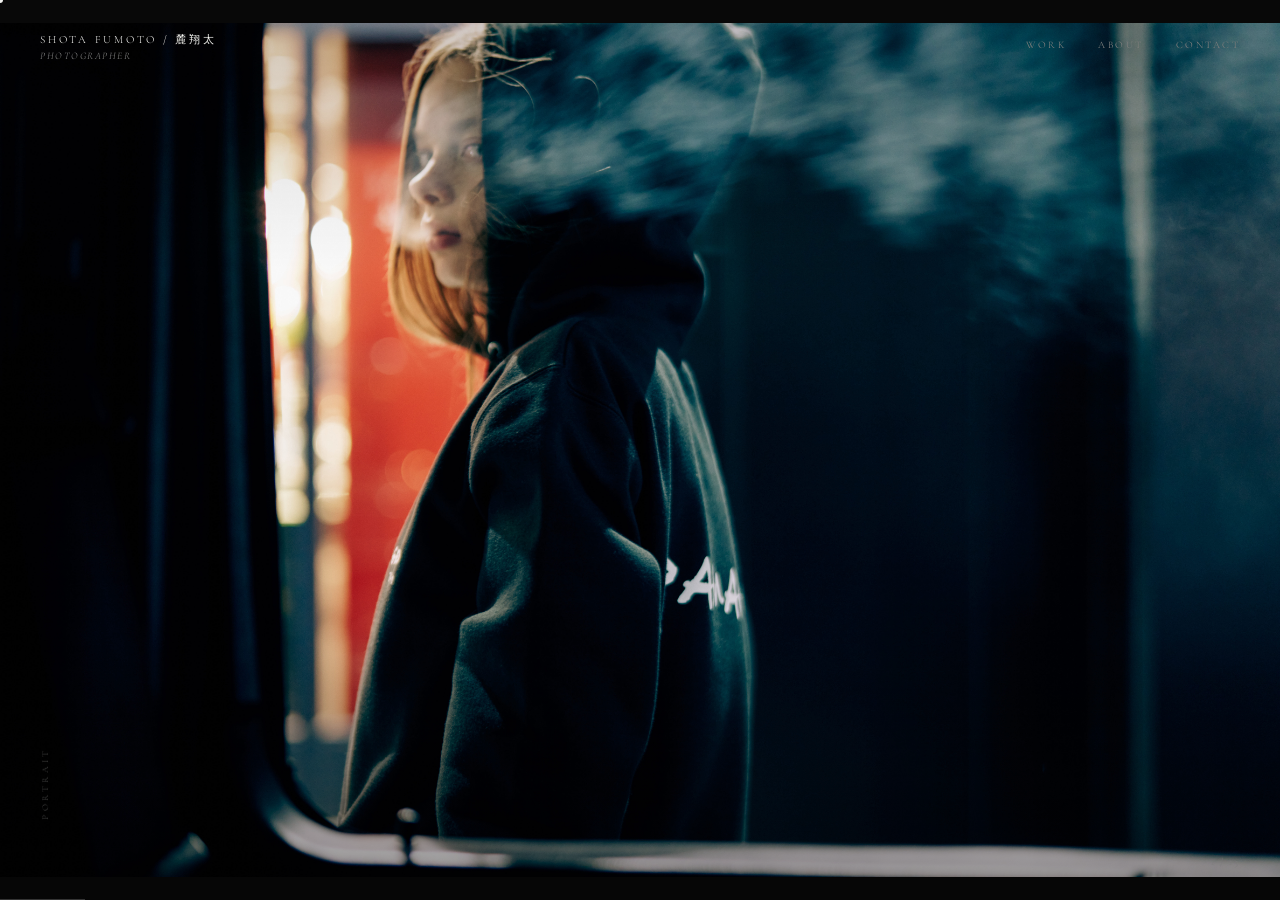
==== index.html @ 16a320fa "Add files via upload" ====
<!DOCTYPE html>
<html lang="en">
<head>
<meta charset="UTF-8">
<meta name="viewport" content="width=device-width, initial-scale=1.0">
<title>Shota Fumoto — Photographer | Tbilisi, Georgia</title>
<meta name="description" content="Shota Fumoto（麓翔太）is a Japanese photographer based in Tbilisi, Georgia. Specializing in portrait, documentary, architectural and editorial photography.">
<meta name="keywords" content="Shota Fumoto, 麓翔太, photographer, 写真家, Tbilisi, Georgia, トビリシ, portrait photography, documentary photography, architectural photography, Japanese photographer, editorial photography">
<meta name="author" content="Shota Fumoto">
<meta property="og:title" content="Shota Fumoto — Photographer">
<meta property="og:description" content="Japanese photographer based in Tbilisi, Georgia. Portrait, documentary, architectural and editorial photography.">
<meta property="og:type" content="website">
<meta property="og:url" content="https://shotafumoto.github.io">
<meta property="og:image" content="https://shotafumoto.github.io/shota_0001.jpg">
<meta name="twitter:card" content="summary_large_image">
<meta name="twitter:title" content="Shota Fumoto — Photographer">
<meta name="twitter:description" content="Japanese photographer based in Tbilisi, Georgia.">
<meta name="twitter:image" content="https://shotafumoto.github.io/shota_0001.jpg">
<link rel="canonical" href="https://shotafumoto.github.io">
<link rel="preconnect" href="https://fonts.googleapis.com">
<link href="https://fonts.googleapis.com/css2?family=EB+Garamond:ital,wght@0,400;0,500;1,400&family=Cormorant+Garamond:ital,wght@0,300;0,400;1,300&display=swap" rel="stylesheet">
<style>
  *, *::before, *::after {
    margin: 0;
    padding: 0;
    box-sizing: border-box;
  }

  :root {
    --white: #fafaf8;
    --black: #0a0a0a;
    --grey: #8a8a8a;
    --light-grey: #d4d4d0;
    --transition: 0.7s cubic-bezier(0.25, 0.1, 0.25, 1);
  }

  html, body {
    width: 100%;
    height: 100%;
    background: var(--black);
    color: var(--white);
    font-family: 'EB Garamond', Georgia, serif;
    cursor: none;
    overflow: hidden;
  }


  /* 画像保護 */
  img {
    pointer-events: none;
    user-select: none;
    -webkit-user-select: none;
    -webkit-user-drag: none;
  }

  /* Custom cursor */
  .cursor {
    position: fixed;
    width: 6px;
    height: 6px;
    background: var(--white);
    border-radius: 50%;
    pointer-events: none;
    z-index: 9999;
    transform: translate(-50%, -50%);
    transition: transform 0.1s ease, width 0.3s ease, height 0.3s ease, opacity 0.3s ease;
    mix-blend-mode: difference;
  }

  .cursor.active {
    width: 40px;
    height: 40px;
    opacity: 0.3;
  }

  /* Navigation */
  nav {
    position: fixed;
    top: 0;
    left: 0;
    right: 0;
    z-index: 100;
    display: flex;
    justify-content: space-between;
    align-items: flex-start;
    padding: 32px 40px;
    mix-blend-mode: difference;
  }

  .nav-name {
    font-family: 'Cormorant Garamond', Georgia, serif;
    font-weight: 300;
    font-size: 11px;
    letter-spacing: 0.25em;
    text-transform: uppercase;
    color: var(--white);
    text-decoration: none;
    line-height: 1.4;
  }

  .nav-name span {
    display: block;
    font-style: italic;
    font-size: 10px;
    letter-spacing: 0.15em;
    opacity: 0.6;
    margin-top: 2px;
  }

  .nav-links {
    display: flex;
    gap: 32px;
    list-style: none;
  }

  .nav-links a {
    font-family: 'Cormorant Garamond', Georgia, serif;
    font-weight: 300;
    font-size: 10px;
    letter-spacing: 0.25em;
    text-transform: uppercase;
    color: var(--white);
    text-decoration: none;
    opacity: 0.6;
    transition: opacity 0.3s ease;
  }

  .nav-links a:hover {
    opacity: 1;
  }

  /* Main gallery */
  .gallery {
    position: fixed;
    inset: 0;
  }

  .slide {
    position: absolute;
    inset: 0;
    opacity: 0;
    transition: opacity var(--transition);
    pointer-events: none;
  }

  .slide.active {
    opacity: 1;
    pointer-events: all;
  }

  .slide.prev {
    opacity: 0;
  }

  .slide img {
    width: 100%;
    height: 100%;
    object-fit: contain;
    display: block;
  }

  /* Image overlay gradient */
  .slide::after {
    content: '';
    position: absolute;
    inset: 0;
    background: linear-gradient(
      to bottom,
      rgba(0,0,0,0.15) 0%,
      transparent 30%,
      transparent 70%,
      rgba(0,0,0,0.4) 100%
    );
    pointer-events: none;
  }

  /* Click zones */
  .click-prev {
    position: fixed;
    left: 0;
    top: 0;
    width: 40%;
    height: 100%;
    z-index: 50;
    cursor: none;
  }

  .click-next {
    position: fixed;
    right: 0;
    top: 0;
    width: 60%;
    height: 100%;
    z-index: 50;
    cursor: none;
  }

  /* Bottom info */
  .bottom-bar {
    position: fixed;
    bottom: 0;
    left: 0;
    right: 0;
    z-index: 100;
    display: flex;
    justify-content: space-between;
    align-items: flex-end;
    padding: 32px 40px;
    mix-blend-mode: difference;
  }

  .slide-info {
    font-family: 'Cormorant Garamond', Georgia, serif;
    font-weight: 300;
    font-style: italic;
    font-size: 11px;
    letter-spacing: 0.1em;
    color: var(--white);
    opacity: 0.5;
    transition: opacity 0.5s ease;
  }

  .slide-counter {
    font-family: 'Cormorant Garamond', Georgia, serif;
    font-weight: 300;
    font-size: 10px;
    letter-spacing: 0.2em;
    color: var(--white);
    opacity: 0.4;
  }

  /* About page */
  .page {
    position: fixed;
    inset: 0;
    background: var(--black);
    z-index: 200;
    display: flex;
    align-items: center;
    justify-content: center;
    opacity: 0;
    pointer-events: none;
    transition: opacity 0.6s ease;
  }

  .page.visible {
    opacity: 1;
    pointer-events: all;
  }

  .page-inner {
    max-width: 480px;
    padding: 0 40px;
  }

  .page-close {
    position: fixed;
    top: 32px;
    right: 40px;
    font-family: 'Cormorant Garamond', Georgia, serif;
    font-weight: 300;
    font-size: 10px;
    letter-spacing: 0.3em;
    text-transform: uppercase;
    color: var(--white);
    opacity: 0.5;
    cursor: none;
    transition: opacity 0.3s ease;
    background: none;
    border: none;
  }

  .page-close:hover {
    opacity: 1;
  }

  .about-label {
    font-family: 'Cormorant Garamond', Georgia, serif;
    font-weight: 300;
    font-size: 9px;
    letter-spacing: 0.4em;
    text-transform: uppercase;
    color: var(--white);
    opacity: 0.35;
    margin-bottom: 40px;
    display: block;
  }

  .about-text {
    font-family: 'EB Garamond', Georgia, serif;
    font-weight: 400;
    font-size: 16px;
    line-height: 1.9;
    color: var(--white);
    opacity: 0.85;
    margin-bottom: 24px;
  }

  .about-text-jp {
    font-family: 'EB Garamond', Georgia, serif;
    font-size: 13px;
    line-height: 2;
    color: var(--white);
    opacity: 0.45;
    margin-top: 48px;
    margin-bottom: 48px;
  }

  .about-contact {
    font-family: 'Cormorant Garamond', Georgia, serif;
    font-weight: 300;
    font-size: 11px;
    letter-spacing: 0.15em;
    color: var(--white);
    opacity: 0.5;
    text-decoration: none;
    display: block;
    margin-top: 48px;
    transition: opacity 0.3s ease;
  }

  .about-contact:hover {
    opacity: 1;
  }

  /* Contact page */
  .contact-inner {
    max-width: 360px;
    padding: 0 40px;
  }

  /* Loading */
  .loader {
    position: fixed;
    inset: 0;
    background: var(--black);
    z-index: 1000;
    display: flex;
    align-items: center;
    justify-content: center;
    transition: opacity 0.8s ease 0.3s;
  }

  .loader.hidden {
    opacity: 0;
    pointer-events: none;
  }

  .loader-text {
    font-family: 'Cormorant Garamond', Georgia, serif;
    font-weight: 300;
    font-size: 10px;
    letter-spacing: 0.5em;
    text-transform: uppercase;
    color: var(--white);
    opacity: 0.3;
  }

  /* Architectural section label */
  .section-label {
    position: fixed;
    left: 40px;
    bottom: 80px;
    z-index: 100;
    font-family: 'Cormorant Garamond', Georgia, serif;
    font-weight: 300;
    font-size: 9px;
    letter-spacing: 0.4em;
    text-transform: uppercase;
    color: var(--white);
    opacity: 0;
    transition: opacity 0.5s ease;
    mix-blend-mode: difference;
    writing-mode: vertical-rl;
    transform: rotate(180deg);
  }

  .section-label.visible {
    opacity: 0.3;
  }

  /* Progress line */
  .progress-line {
    position: fixed;
    bottom: 0;
    left: 0;
    height: 1px;
    background: var(--white);
    opacity: 0.2;
    z-index: 100;
    transition: width var(--transition);
    mix-blend-mode: difference;
  }

</style>
</head>
<body>

<div class="cursor" id="cursor"></div>

<!-- Loader -->
<div class="loader" id="loader">
  <span class="loader-text">Shota Fumoto</span>
</div>

<!-- Navigation -->
<nav>
  <a href="#" class="nav-name" id="nav-home">
    Shota Fumoto / 麓翔太
    <span>Photographer</span>
  </a>
  <ul class="nav-links">
    <li><a href="#" id="nav-work">Work</a></li>
    <li><a href="#" id="nav-about">About</a></li>
    <li><a href="#" id="nav-contact">Contact</a></li>
  </ul>
</nav>

<!-- Gallery -->
<div class="gallery" id="gallery">

  <!-- Slide 01 — 煙・フード・赤 (shota_0001) -->
  <div class="slide active" data-section="Portrait" data-index="1">
    <img src="shota_0001.jpg" alt="Fashion editorial portrait by Shota Fumoto 麓翔太 — smoke and dramatic lighting, commercial photographer Tbilisi Georgia" loading="eager">
  </div>

  <!-- Slide 02 — 金髪・車のドア (shota_0004) -->
  <div class="slide" data-section="Portrait" data-index="2">
    <img src="shota_0004.jpg" alt="Portrait photography by Shota Fumoto 麓翔太 — blonde model, fashion editorial Tokyo Japan" loading="lazy">
  </div>

  <!-- Slide 03 — モノクロ・髪が顔 (shota_0016) -->
  <div class="slide" data-section="Portrait" data-index="3">
    <img src="shota_0016.jpg" alt="Black and white portrait by Shota Fumoto 麓翔太 — studio lighting, Japanese commercial photographer" loading="lazy">
  </div>

  <!-- Slide 04 — ブルー背景・手が口元 (shota_0017) -->
  <div class="slide" data-section="Portrait" data-index="4">
    <img src="shota_0017.jpg" alt="Studio portrait photography by Shota Fumoto 麓翔太 — editorial lighting, available for assignments worldwide" loading="lazy">
  </div>

  <!-- Slide 05 — 曲面ガラス階段 (shota_0033) -->
  <div class="slide" data-section="Architecture" data-index="5">
    <img src="shota_0033.jpg" alt="Architectural interior photography by Shota Fumoto 麓翔太 — curved glass staircase, Japanese architect photography Tbilisi" loading="lazy">
  </div>

  <!-- Slide 06 — 廊下・窓・桜・光 (shota_0039) -->
  <div class="slide" data-section="Architecture" data-index="6">
    <img src="shota_0039.jpg" alt="Interior architectural photography by Shota Fumoto 麓翔太 — natural light corridor cherry blossom, building photography Japan" loading="lazy">
  </div>

  <!-- Slide 07 — ヴェール・スタジオ (shota_0030) -->
  <div class="slide" data-section="Portrait" data-index="7">
    <img src="shota_0030.jpg" alt="Fashion editorial portrait by Shota Fumoto 麓翔太 — veil studio lighting, commercial photography Japan Georgia" loading="lazy">
  </div>

  <!-- Slide 08 — レザー・仰向け (shota_0025) -->
  <div class="slide" data-section="Portrait" data-index="8">
    <img src="shota_0025.jpg" alt="Fashion portrait photography by Shota Fumoto 麓翔太 — leather jacket editorial, Japanese photographer Europe" loading="lazy">
  </div>

  <!-- Slide 09 — 階段・コンクリート (shota_0041) -->
  <div class="slide" data-section="Architecture" data-index="9">
    <img src="shota_0041.jpg" alt="Architectural interior photography by Shota Fumoto 麓翔太 — concrete glass staircase, building photography Tbilisi Georgia" loading="lazy">
  </div>

  <!-- Slide 10 — レザー・見下ろし (shota_0026) -->
  <div class="slide" data-section="Portrait" data-index="10">
    <img src="shota_0026.jpg" alt="Editorial portrait by Shota Fumoto 麓翔太 — dramatic natural light fashion photography Japan" loading="lazy">
  </div>

  <!-- Slide 11 — スローシャッター (shota_0008) -->
  <div class="slide" data-section="Portrait" data-index="11">
    <img src="shota_0008.jpg" alt="Documentary portrait by Shota Fumoto 麓翔太 — slow shutter expressive photography, Japanese documentary photographer" loading="lazy">
  </div>

  <!-- Slide 12 — 桜・窓・テーブル (shota_0038) -->
  <div class="slide" data-section="Architecture" data-index="12">
    <img src="shota_0038.jpg" alt="Architectural interior photography by Shota Fumoto 麓翔太 — cherry blossom window light, interior photography Japan" loading="lazy">
  </div>

  <!-- Slide 13 — 黒ドレス・横顔 (shota_0014) -->
  <div class="slide" data-section="Portrait" data-index="13">
    <img src="shota_0014.jpg" alt="Fashion portrait by Shota Fumoto 麓翔太 — black dress studio editorial, commercial photographer Japan Tbilisi" loading="lazy">
  </div>

  <!-- Slide 14 — モノクロ・ベッド (shota_0010) -->
  <div class="slide" data-section="Portrait" data-index="14">
    <img src="shota_0010.jpg" alt="Documentary portrait by Shota Fumoto 麓翔太 — black and white natural light, portrait photographer Georgia" loading="lazy">
  </div>

  <!-- Slide 15 — 階段・コンクリート・ガラス (shota_0040) -->
  <div class="slide" data-section="Architecture" data-index="15">
    <img src="shota_0040.jpg" alt="Architectural photography by Shota Fumoto 麓翔太 — concrete glass interior staircase, Japanese architect photography" loading="lazy">
  </div>

</div>

<!-- Click zones -->
<div class="click-prev" id="clickPrev"></div>
<div class="click-next" id="clickNext"></div>

<!-- Section label -->
<div class="section-label" id="sectionLabel">Portrait</div>

<!-- Bottom bar -->
<div class="bottom-bar">
  <div class="slide-info" id="slideInfo"></div>
  <div class="slide-counter" id="slideCounter">1 / 15</div>
</div>

<!-- Progress line -->
<div class="progress-line" id="progressLine"></div>

<!-- About page -->
<div class="page" id="aboutPage">
  <button class="page-close" id="closeAbout">Close</button>
  <div class="page-inner">
    <span class="about-label">About</span>
    <p class="about-text">
      Shota Fumoto is a Japanese photographer
      based in Tbilisi, Georgia.
    </p>
    <p class="about-text">
      He photographs people as they are —
      not the role they play, but the person underneath.
      His work moves between documentary portraiture
      and commercial photography, always looking
      for the moment before the mask.
    </p>
    <p class="about-text-jp">
      現在ジョージア・トビリシを拠点に活動しています。<br>
      建築・内観・ポートレート・エディトリアルなど、<br>
      海外ロケが必要な案件を日本のクライアントから受け付けています。
    </p>
    <a href="mailto:shotafumoto.info@gmail.com" class="about-contact">
      shotafumoto.info@gmail.com
    </a>
  </div>
</div>

<!-- Contact page -->
<div class="page" id="contactPage">
  <button class="page-close" id="closeContact">Close</button>
  <div class="contact-inner">
    <span class="about-label">Contact</span>
    <p class="about-text">
      Available for portrait, editorial,
      architectural, and commercial work
      worldwide.
    </p>
    <a href="mailto:shotafumoto.info@gmail.com" class="about-contact">
      shotafumoto.info@gmail.com
    </a>
    <a href="https://instagram.com/shotafumoto" class="about-contact" style="margin-top: 16px;">
      @shotafumoto
    </a>
  </div>
</div>

<script>

  // 右クリック禁止
  document.addEventListener('contextmenu', e => e.preventDefault());
  // ドラッグ禁止
  document.addEventListener('dragstart', e => e.preventDefault());
  // キーボードショートカット禁止
  document.addEventListener('keydown', e => {
    if ((e.ctrlKey || e.metaKey) && (e.key === 's' || e.key === 'u')) {
      e.preventDefault();
    }
  });

  // Cursor
  const cursor = document.getElementById('cursor');
  document.addEventListener('mousemove', e => {
    cursor.style.left = e.clientX + 'px';
    cursor.style.top = e.clientY + 'px';
  });
  document.addEventListener('mousedown', () => cursor.classList.add('active'));
  document.addEventListener('mouseup', () => cursor.classList.remove('active'));

  // Slides
  const slides = document.querySelectorAll('.slide');
  const totalSlides = slides.length;
  let current = 0;
  let isAnimating = false;

  const slideCounter = document.getElementById('slideCounter');
  const slideInfo = document.getElementById('slideInfo');
  const sectionLabel = document.getElementById('sectionLabel');
  const progressLine = document.getElementById('progressLine');

  function updateUI() {
    const slide = slides[current];
    const section = slide.dataset.section;
    slideCounter.textContent = `${current + 1} / ${totalSlides}`;
    sectionLabel.textContent = section;
    sectionLabel.classList.add('visible');
    const progress = ((current + 1) / totalSlides) * 100;
    progressLine.style.width = progress + '%';
  }

  function goTo(index) {
    if (isAnimating) return;
    if (index < 0) index = totalSlides - 1;
    if (index >= totalSlides) index = 0;
    if (index === current) return;

    isAnimating = true;
    slides[current].classList.remove('active');
    slides[current].classList.add('prev');

    setTimeout(() => {
      slides[current].classList.remove('prev');
      current = index;
      slides[current].classList.add('active');
      updateUI();
      setTimeout(() => { isAnimating = false; }, 700);
    }, 50);
  }

  function next() { goTo(current + 1); }
  function prev() { goTo(current - 1); }

  document.getElementById('clickNext').addEventListener('click', next);
  document.getElementById('clickPrev').addEventListener('click', prev);

  // Keyboard
  document.addEventListener('keydown', e => {
    if (e.key === 'ArrowRight' || e.key === ' ') next();
    if (e.key === 'ArrowLeft') prev();
    if (e.key === 'Escape') closeAllPages();
  });

  // Touch
  let touchStartX = 0;
  document.addEventListener('touchstart', e => { touchStartX = e.touches[0].clientX; });
  document.addEventListener('touchend', e => {
    const diff = touchStartX - e.changedTouches[0].clientX;
    if (Math.abs(diff) > 50) diff > 0 ? next() : prev();
  });

  // Pages
  function closeAllPages() {
    document.getElementById('aboutPage').classList.remove('visible');
    document.getElementById('contactPage').classList.remove('visible');
  }

  document.getElementById('nav-about').addEventListener('click', e => {
    e.preventDefault();
    closeAllPages();
    document.getElementById('aboutPage').classList.add('visible');
  });

  document.getElementById('nav-contact').addEventListener('click', e => {
    e.preventDefault();
    closeAllPages();
    document.getElementById('contactPage').classList.add('visible');
  });

  document.getElementById('nav-work').addEventListener('click', e => {
    e.preventDefault();
    closeAllPages();
  });

  document.getElementById('nav-home').addEventListener('click', e => {
    e.preventDefault();
    closeAllPages();
  });

  document.getElementById('closeAbout').addEventListener('click', closeAllPages);
  document.getElementById('closeContact').addEventListener('click', closeAllPages);

  // Loader
  window.addEventListener('load', () => {
    setTimeout(() => {
      document.getElementById('loader').classList.add('hidden');
      updateUI();
    }, 800);
  });

  updateUI();
</script>
</body>
</html>
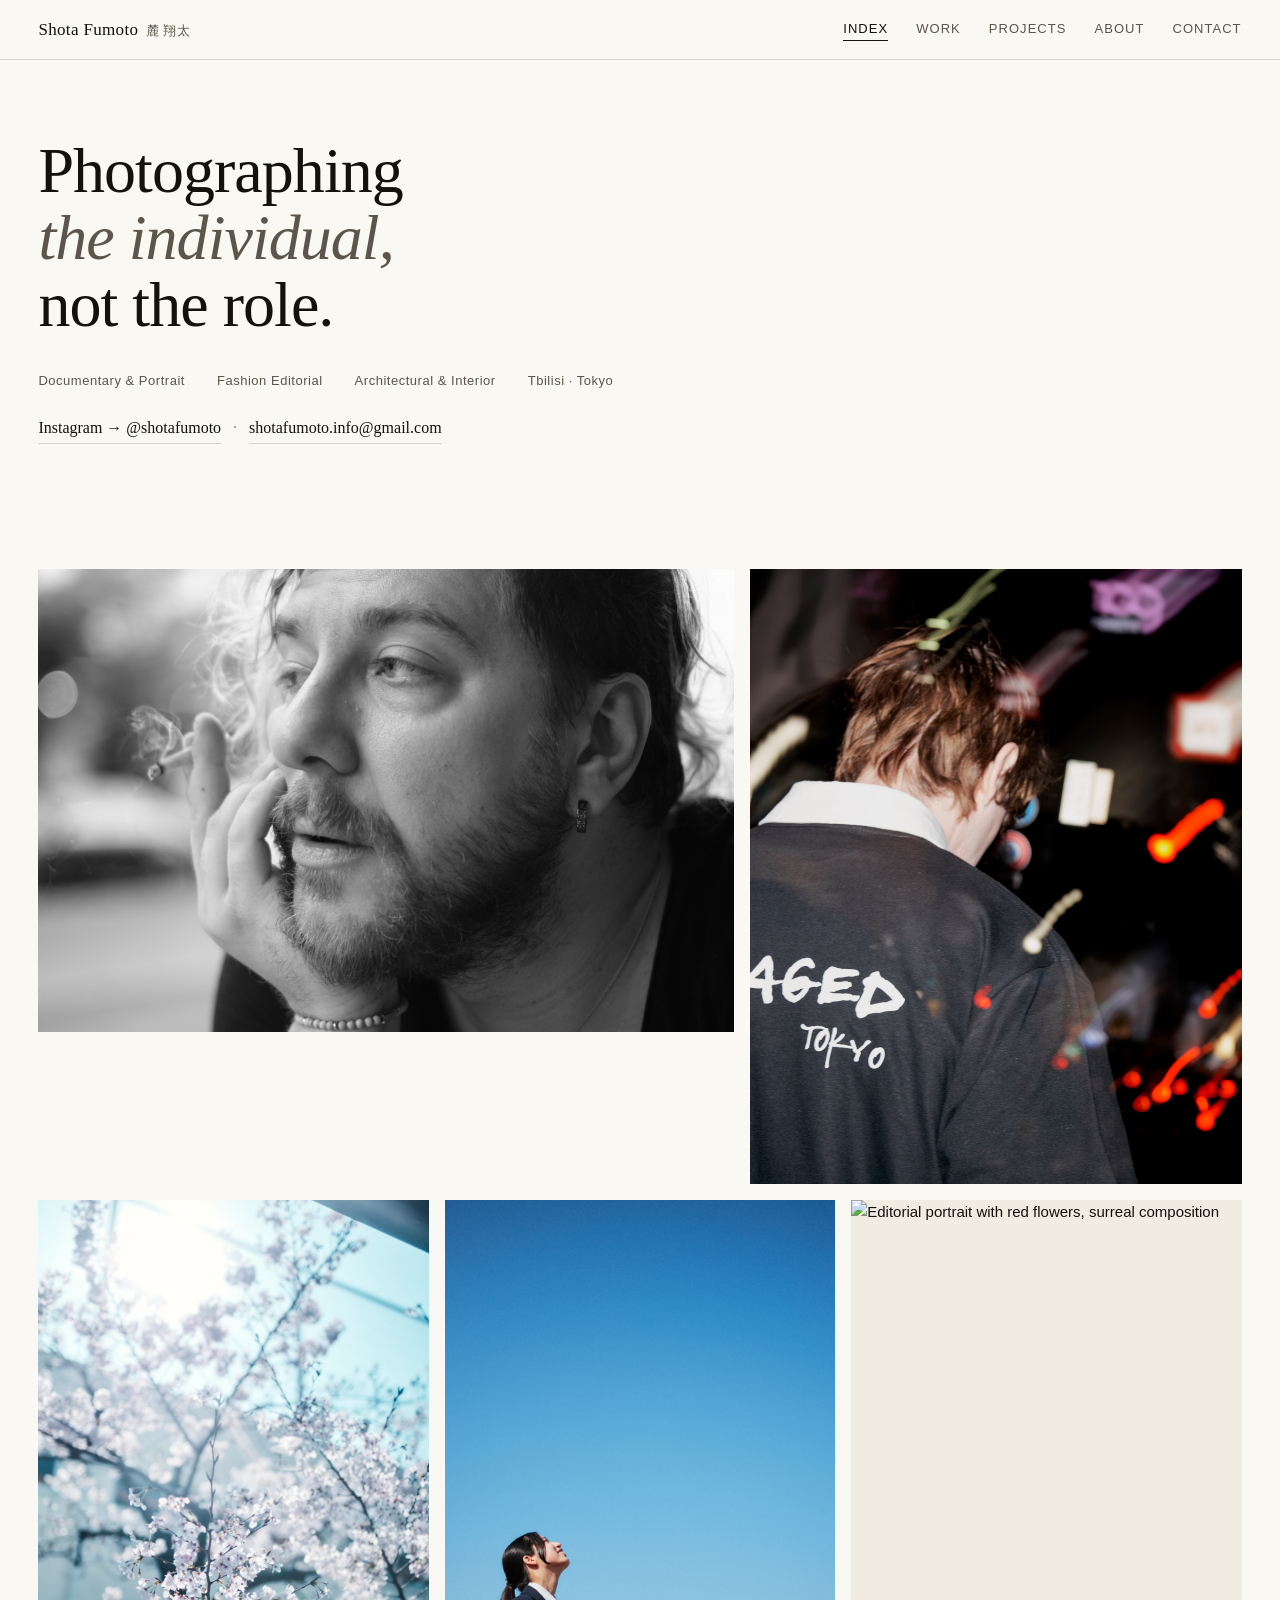
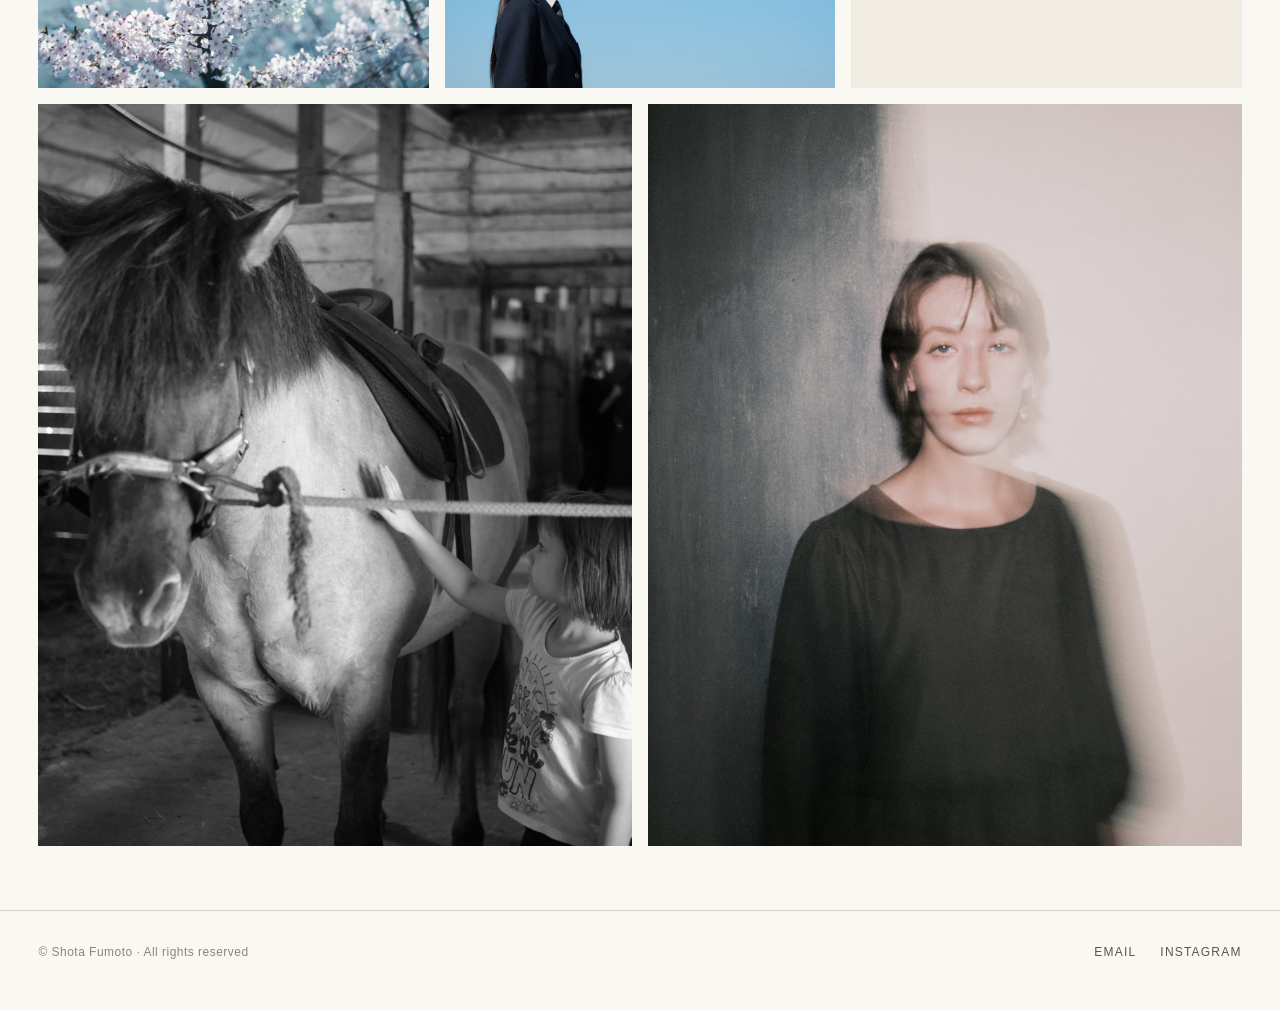
==== commit 9b8a1d5c: "Add files via upload Site relaunch" ====
--- a/index.html
+++ b/index.html
@@ -1,686 +1,108 @@
 <!DOCTYPE html>
 <html lang="en">
 <head>
-<meta charset="UTF-8">
-<meta name="viewport" content="width=device-width, initial-scale=1.0">
-<title>Shota Fumoto — Photographer | Tbilisi, Georgia</title>
-<meta name="description" content="Shota Fumoto（麓翔太）is a Japanese photographer based in Tbilisi, Georgia. Specializing in portrait, documentary, architectural and editorial photography.">
-<meta name="keywords" content="Shota Fumoto, 麓翔太, photographer, 写真家, Tbilisi, Georgia, トビリシ, portrait photography, documentary photography, architectural photography, Japanese photographer, editorial photography">
-<meta name="author" content="Shota Fumoto">
-<meta property="og:title" content="Shota Fumoto — Photographer">
-<meta property="og:description" content="Japanese photographer based in Tbilisi, Georgia. Portrait, documentary, architectural and editorial photography.">
-<meta property="og:type" content="website">
-<meta property="og:url" content="https://shotafumoto.github.io">
-<meta property="og:image" content="https://shotafumoto.github.io/shota_0001.jpg">
-<meta name="twitter:card" content="summary_large_image">
-<meta name="twitter:title" content="Shota Fumoto — Photographer">
-<meta name="twitter:description" content="Japanese photographer based in Tbilisi, Georgia.">
-<meta name="twitter:image" content="https://shotafumoto.github.io/shota_0001.jpg">
-<link rel="canonical" href="https://shotafumoto.github.io">
-<link rel="preconnect" href="https://fonts.googleapis.com">
-<link href="https://fonts.googleapis.com/css2?family=EB+Garamond:ital,wght@0,400;0,500;1,400&family=Cormorant+Garamond:ital,wght@0,300;0,400;1,300&display=swap" rel="stylesheet">
-<style>
-  *, *::before, *::after {
-    margin: 0;
-    padding: 0;
-    box-sizing: border-box;
-  }
+  <meta charset="UTF-8">
+  <meta name="viewport" content="width=device-width, initial-scale=1.0">
+  <title>Shota Fumoto — Photographer</title>
+  <meta name="description" content="Shota Fumoto is a Japanese photographer based in Tbilisi, Georgia. Documentary portraiture, fashion editorial, and architectural work.">
+  <meta name="author" content="Shota Fumoto">
 
-  :root {
-    --white: #fafaf8;
-    --black: #0a0a0a;
-    --grey: #8a8a8a;
-    --light-grey: #d4d4d0;
-    --transition: 0.7s cubic-bezier(0.25, 0.1, 0.25, 1);
-  }
+  <!-- Open Graph -->
+  <meta property="og:title" content="Shota Fumoto — Photographer">
+  <meta property="og:description" content="Documentary portraiture, fashion editorial, and architectural photography. Based in Tbilisi, Georgia.">
+  <meta property="og:type" content="website">
+  <meta property="og:url" content="https://shotafumoto.github.io/">
+  <meta property="og:image" content="https://shotafumoto.github.io/images/og-image.jpg">
 
-  html, body {
-    width: 100%;
-    height: 100%;
-    background: var(--black);
-    color: var(--white);
-    font-family: 'EB Garamond', Georgia, serif;
-    cursor: none;
-    overflow: hidden;
-  }
+  <!-- Privacy: no third-party fonts/scripts -->
+  <meta name="referrer" content="strict-origin-when-cross-origin">
 
-
-  /* 画像保護 */
-  img {
-    pointer-events: none;
-    user-select: none;
-    -webkit-user-select: none;
-    -webkit-user-drag: none;
-  }
-
-  /* Custom cursor */
-  .cursor {
-    position: fixed;
-    width: 6px;
-    height: 6px;
-    background: var(--white);
-    border-radius: 50%;
-    pointer-events: none;
-    z-index: 9999;
-    transform: translate(-50%, -50%);
-    transition: transform 0.1s ease, width 0.3s ease, height 0.3s ease, opacity 0.3s ease;
-    mix-blend-mode: difference;
-  }
-
-  .cursor.active {
-    width: 40px;
-    height: 40px;
-    opacity: 0.3;
-  }
-
-  /* Navigation */
-  nav {
-    position: fixed;
-    top: 0;
-    left: 0;
-    right: 0;
-    z-index: 100;
-    display: flex;
-    justify-content: space-between;
-    align-items: flex-start;
-    padding: 32px 40px;
-    mix-blend-mode: difference;
-  }
-
-  .nav-name {
-    font-family: 'Cormorant Garamond', Georgia, serif;
-    font-weight: 300;
-    font-size: 11px;
-    letter-spacing: 0.25em;
-    text-transform: uppercase;
-    color: var(--white);
-    text-decoration: none;
-    line-height: 1.4;
-  }
-
-  .nav-name span {
-    display: block;
-    font-style: italic;
-    font-size: 10px;
-    letter-spacing: 0.15em;
-    opacity: 0.6;
-    margin-top: 2px;
-  }
-
-  .nav-links {
-    display: flex;
-    gap: 32px;
-    list-style: none;
-  }
-
-  .nav-links a {
-    font-family: 'Cormorant Garamond', Georgia, serif;
-    font-weight: 300;
-    font-size: 10px;
-    letter-spacing: 0.25em;
-    text-transform: uppercase;
-    color: var(--white);
-    text-decoration: none;
-    opacity: 0.6;
-    transition: opacity 0.3s ease;
-  }
-
-  .nav-links a:hover {
-    opacity: 1;
-  }
-
-  /* Main gallery */
-  .gallery {
-    position: fixed;
-    inset: 0;
-  }
-
-  .slide {
-    position: absolute;
-    inset: 0;
-    opacity: 0;
-    transition: opacity var(--transition);
-    pointer-events: none;
-  }
-
-  .slide.active {
-    opacity: 1;
-    pointer-events: all;
-  }
-
-  .slide.prev {
-    opacity: 0;
-  }
-
-  .slide img {
-    width: 100%;
-    height: 100%;
-    object-fit: contain;
-    display: block;
-  }
-
-  /* Image overlay gradient */
-  .slide::after {
-    content: '';
-    position: absolute;
-    inset: 0;
-    background: linear-gradient(
-      to bottom,
-      rgba(0,0,0,0.15) 0%,
-      transparent 30%,
-      transparent 70%,
-      rgba(0,0,0,0.4) 100%
-    );
-    pointer-events: none;
-  }
-
-  /* Click zones */
-  .click-prev {
-    position: fixed;
-    left: 0;
-    top: 0;
-    width: 40%;
-    height: 100%;
-    z-index: 50;
-    cursor: none;
-  }
-
-  .click-next {
-    position: fixed;
-    right: 0;
-    top: 0;
-    width: 60%;
-    height: 100%;
-    z-index: 50;
-    cursor: none;
-  }
-
-  /* Bottom info */
-  .bottom-bar {
-    position: fixed;
-    bottom: 0;
-    left: 0;
-    right: 0;
-    z-index: 100;
-    display: flex;
-    justify-content: space-between;
-    align-items: flex-end;
-    padding: 32px 40px;
-    mix-blend-mode: difference;
-  }
-
-  .slide-info {
-    font-family: 'Cormorant Garamond', Georgia, serif;
-    font-weight: 300;
-    font-style: italic;
-    font-size: 11px;
-    letter-spacing: 0.1em;
-    color: var(--white);
-    opacity: 0.5;
-    transition: opacity 0.5s ease;
-  }
-
-  .slide-counter {
-    font-family: 'Cormorant Garamond', Georgia, serif;
-    font-weight: 300;
-    font-size: 10px;
-    letter-spacing: 0.2em;
-    color: var(--white);
-    opacity: 0.4;
-  }
-
-  /* About page */
-  .page {
-    position: fixed;
-    inset: 0;
-    background: var(--black);
-    z-index: 200;
-    display: flex;
-    align-items: center;
-    justify-content: center;
-    opacity: 0;
-    pointer-events: none;
-    transition: opacity 0.6s ease;
-  }
-
-  .page.visible {
-    opacity: 1;
-    pointer-events: all;
-  }
-
-  .page-inner {
-    max-width: 480px;
-    padding: 0 40px;
-  }
-
-  .page-close {
-    position: fixed;
-    top: 32px;
-    right: 40px;
-    font-family: 'Cormorant Garamond', Georgia, serif;
-    font-weight: 300;
-    font-size: 10px;
-    letter-spacing: 0.3em;
-    text-transform: uppercase;
-    color: var(--white);
-    opacity: 0.5;
-    cursor: none;
-    transition: opacity 0.3s ease;
-    background: none;
-    border: none;
-  }
-
-  .page-close:hover {
-    opacity: 1;
-  }
-
-  .about-label {
-    font-family: 'Cormorant Garamond', Georgia, serif;
-    font-weight: 300;
-    font-size: 9px;
-    letter-spacing: 0.4em;
-    text-transform: uppercase;
-    color: var(--white);
-    opacity: 0.35;
-    margin-bottom: 40px;
-    display: block;
-  }
-
-  .about-text {
-    font-family: 'EB Garamond', Georgia, serif;
-    font-weight: 400;
-    font-size: 16px;
-    line-height: 1.9;
-    color: var(--white);
-    opacity: 0.85;
-    margin-bottom: 24px;
-  }
-
-  .about-text-jp {
-    font-family: 'EB Garamond', Georgia, serif;
-    font-size: 13px;
-    line-height: 2;
-    color: var(--white);
-    opacity: 0.45;
-    margin-top: 48px;
-    margin-bottom: 48px;
-  }
-
-  .about-contact {
-    font-family: 'Cormorant Garamond', Georgia, serif;
-    font-weight: 300;
-    font-size: 11px;
-    letter-spacing: 0.15em;
-    color: var(--white);
-    opacity: 0.5;
-    text-decoration: none;
-    display: block;
-    margin-top: 48px;
-    transition: opacity 0.3s ease;
-  }
-
-  .about-contact:hover {
-    opacity: 1;
-  }
-
-  /* Contact page */
-  .contact-inner {
-    max-width: 360px;
-    padding: 0 40px;
-  }
-
-  /* Loading */
-  .loader {
-    position: fixed;
-    inset: 0;
-    background: var(--black);
-    z-index: 1000;
-    display: flex;
-    align-items: center;
-    justify-content: center;
-    transition: opacity 0.8s ease 0.3s;
-  }
-
-  .loader.hidden {
-    opacity: 0;
-    pointer-events: none;
-  }
-
-  .loader-text {
-    font-family: 'Cormorant Garamond', Georgia, serif;
-    font-weight: 300;
-    font-size: 10px;
-    letter-spacing: 0.5em;
-    text-transform: uppercase;
-    color: var(--white);
-    opacity: 0.3;
-  }
-
-  /* Architectural section label */
-  .section-label {
-    position: fixed;
-    left: 40px;
-    bottom: 80px;
-    z-index: 100;
-    font-family: 'Cormorant Garamond', Georgia, serif;
-    font-weight: 300;
-    font-size: 9px;
-    letter-spacing: 0.4em;
-    text-transform: uppercase;
-    color: var(--white);
-    opacity: 0;
-    transition: opacity 0.5s ease;
-    mix-blend-mode: difference;
-    writing-mode: vertical-rl;
-    transform: rotate(180deg);
-  }
-
-  .section-label.visible {
-    opacity: 0.3;
-  }
-
-  /* Progress line */
-  .progress-line {
-    position: fixed;
-    bottom: 0;
-    left: 0;
-    height: 1px;
-    background: var(--white);
-    opacity: 0.2;
-    z-index: 100;
-    transition: width var(--transition);
-    mix-blend-mode: difference;
-  }
-
-</style>
+  <link rel="stylesheet" href="style.css">
 </head>
 <body>
 
-<div class="cursor" id="cursor"></div>
+  <header class="site-header">
+    <div class="header-inner">
+      <a class="brand" href="index.html">
+        Shota Fumoto<span class="ja">麓 翔太</span>
+      </a>
+      <button class="nav-toggle" aria-expanded="false" aria-controls="primary-nav">Menu</button>
+      <nav class="site-nav" id="primary-nav" aria-label="Primary">
+        <ul>
+          <li><a href="index.html" class="active">Index</a></li>
+          <li><a href="work.html">Work</a></li>
+          <li><a href="projects.html">Projects</a></li>
+          <li><a href="about.html">About</a></li>
+          <li><a href="contact.html">Contact</a></li>
+        </ul>
+      </nav>
+    </div>
+  </header>
 
-<!-- Loader -->
-<div class="loader" id="loader">
-  <span class="loader-text">Shota Fumoto</span>
-</div>
+  <main>
 
-<!-- Navigation -->
-<nav>
-  <a href="#" class="nav-name" id="nav-home">
-    Shota Fumoto / 麓翔太
-    <span>Photographer</span>
-  </a>
-  <ul class="nav-links">
-    <li><a href="#" id="nav-work">Work</a></li>
-    <li><a href="#" id="nav-about">About</a></li>
-    <li><a href="#" id="nav-contact">Contact</a></li>
-  </ul>
-</nav>
+    <section class="hero">
+      <h1 class="hero-headline">
+        Photographing <em>the individual,</em><br>
+        not the role.
+      </h1>
+      <div class="hero-meta">
+        <span>Documentary &amp; Portrait</span>
+        <span>Fashion Editorial</span>
+        <span>Architectural &amp; Interior</span>
+        <span>Tbilisi · Tokyo</span>
+      </div>
+      <p class="hero-links">
+        <a href="https://instagram.com/shotafumoto" rel="noopener me" target="_blank">Instagram → @shotafumoto</a>
+        <span class="sep">·</span>
+        <a href="mailto:shotafumoto.info@gmail.com">shotafumoto.info@gmail.com</a>
+      </p>
+    </section>
 
-<!-- Gallery -->
-<div class="gallery" id="gallery">
+    <!-- Hero mosaic — 7 featured images linking into the site -->
+    <section class="mosaic" aria-label="Featured work">
+      <a href="work-portrait.html" class="m-1">
+        <img src="images/doc_0769.jpg" alt="Black and white street portrait, man smoking in evening light" loading="eager" decoding="async">
+        <span class="label">Portrait</span>
+      </a>
+      <a href="project-damaged-tokyo.html" class="m-2">
+        <img src="images/fash_0011.jpg" alt="Damaged Tokyo lookbook, model in motion under neon lighting" loading="eager" decoding="async">
+        <span class="label">Project — Damaged Tokyo</span>
+      </a>
+      <a href="work-architecture.html" class="m-3">
+        <img src="images/arch_0028.jpg" alt="Cherry blossoms behind glass curtain wall, school architecture" loading="lazy" decoding="async">
+        <span class="label">Architecture</span>
+      </a>
+      <a href="project-bunkyo.html" class="m-4">
+        <img src="images/commerce_0011.jpg" alt="Student silhouette against blue sky, school recruitment campaign" loading="lazy" decoding="async">
+        <span class="label">Project — Bunkyo School</span>
+      </a>
+      <a href="work-fashion.html" class="m-5">
+        <img src="images/fash_0233.jpg" alt="Editorial portrait with red flowers, surreal composition" loading="lazy" decoding="async">
+        <span class="label">Fashion</span>
+      </a>
+      <a href="project-russia-morocco.html" class="m-6">
+        <img src="images/doc_0008.jpg" alt="Black and white documentary photograph, horse stable" loading="lazy" decoding="async">
+        <span class="label">Project — Russia → Morocco</span>
+      </a>
+      <a href="work-portrait.html" class="m-7">
+        <img src="images/doc_0260.jpg" alt="Studio portrait, woman in brown dress, painterly light" loading="lazy" decoding="async">
+        <span class="label">Portrait</span>
+      </a>
+    </section>
 
-  <!-- Slide 01 — 煙・フード・赤 (shota_0001) -->
-  <div class="slide active" data-section="Portrait" data-index="1">
-    <img src="shota_0001.jpg" alt="Fashion editorial portrait by Shota Fumoto 麓翔太 — smoke and dramatic lighting, commercial photographer Tbilisi Georgia" loading="eager">
-  </div>
+  </main>
 
-  <!-- Slide 02 — 金髪・車のドア (shota_0004) -->
-  <div class="slide" data-section="Portrait" data-index="2">
-    <img src="shota_0004.jpg" alt="Portrait photography by Shota Fumoto 麓翔太 — blonde model, fashion editorial Tokyo Japan" loading="lazy">
-  </div>
+  <footer class="site-footer">
+    <div class="footer-inner">
+      <span class="copy">© Shota Fumoto · All rights reserved</span>
+      <nav class="footer-links" aria-label="Footer">
+        <a href="mailto:shotafumoto.info@gmail.com">Email</a>
+        <a href="https://instagram.com/shotafumoto" rel="noopener me" target="_blank">Instagram</a>
+      </nav>
+    </div>
+  </footer>
 
-  <!-- Slide 03 — モノクロ・髪が顔 (shota_0016) -->
-  <div class="slide" data-section="Portrait" data-index="3">
-    <img src="shota_0016.jpg" alt="Black and white portrait by Shota Fumoto 麓翔太 — studio lighting, Japanese commercial photographer" loading="lazy">
-  </div>
-
-  <!-- Slide 04 — ブルー背景・手が口元 (shota_0017) -->
-  <div class="slide" data-section="Portrait" data-index="4">
-    <img src="shota_0017.jpg" alt="Studio portrait photography by Shota Fumoto 麓翔太 — editorial lighting, available for assignments worldwide" loading="lazy">
-  </div>
-
-  <!-- Slide 05 — 曲面ガラス階段 (shota_0033) -->
-  <div class="slide" data-section="Architecture" data-index="5">
-    <img src="shota_0033.jpg" alt="Architectural interior photography by Shota Fumoto 麓翔太 — curved glass staircase, Japanese architect photography Tbilisi" loading="lazy">
-  </div>
-
-  <!-- Slide 06 — 廊下・窓・桜・光 (shota_0039) -->
-  <div class="slide" data-section="Architecture" data-index="6">
-    <img src="shota_0039.jpg" alt="Interior architectural photography by Shota Fumoto 麓翔太 — natural light corridor cherry blossom, building photography Japan" loading="lazy">
-  </div>
-
-  <!-- Slide 07 — ヴェール・スタジオ (shota_0030) -->
-  <div class="slide" data-section="Portrait" data-index="7">
-    <img src="shota_0030.jpg" alt="Fashion editorial portrait by Shota Fumoto 麓翔太 — veil studio lighting, commercial photography Japan Georgia" loading="lazy">
-  </div>
-
-  <!-- Slide 08 — レザー・仰向け (shota_0025) -->
-  <div class="slide" data-section="Portrait" data-index="8">
-    <img src="shota_0025.jpg" alt="Fashion portrait photography by Shota Fumoto 麓翔太 — leather jacket editorial, Japanese photographer Europe" loading="lazy">
-  </div>
-
-  <!-- Slide 09 — 階段・コンクリート (shota_0041) -->
-  <div class="slide" data-section="Architecture" data-index="9">
-    <img src="shota_0041.jpg" alt="Architectural interior photography by Shota Fumoto 麓翔太 — concrete glass staircase, building photography Tbilisi Georgia" loading="lazy">
-  </div>
-
-  <!-- Slide 10 — レザー・見下ろし (shota_0026) -->
-  <div class="slide" data-section="Portrait" data-index="10">
-    <img src="shota_0026.jpg" alt="Editorial portrait by Shota Fumoto 麓翔太 — dramatic natural light fashion photography Japan" loading="lazy">
-  </div>
-
-  <!-- Slide 11 — スローシャッター (shota_0008) -->
-  <div class="slide" data-section="Portrait" data-index="11">
-    <img src="shota_0008.jpg" alt="Documentary portrait by Shota Fumoto 麓翔太 — slow shutter expressive photography, Japanese documentary photographer" loading="lazy">
-  </div>
-
-  <!-- Slide 12 — 桜・窓・テーブル (shota_0038) -->
-  <div class="slide" data-section="Architecture" data-index="12">
-    <img src="shota_0038.jpg" alt="Architectural interior photography by Shota Fumoto 麓翔太 — cherry blossom window light, interior photography Japan" loading="lazy">
-  </div>
-
-  <!-- Slide 13 — 黒ドレス・横顔 (shota_0014) -->
-  <div class="slide" data-section="Portrait" data-index="13">
-    <img src="shota_0014.jpg" alt="Fashion portrait by Shota Fumoto 麓翔太 — black dress studio editorial, commercial photographer Japan Tbilisi" loading="lazy">
-  </div>
-
-  <!-- Slide 14 — モノクロ・ベッド (shota_0010) -->
-  <div class="slide" data-section="Portrait" data-index="14">
-    <img src="shota_0010.jpg" alt="Documentary portrait by Shota Fumoto 麓翔太 — black and white natural light, portrait photographer Georgia" loading="lazy">
-  </div>
-
-  <!-- Slide 15 — 階段・コンクリート・ガラス (shota_0040) -->
-  <div class="slide" data-section="Architecture" data-index="15">
-    <img src="shota_0040.jpg" alt="Architectural photography by Shota Fumoto 麓翔太 — concrete glass interior staircase, Japanese architect photography" loading="lazy">
-  </div>
-
-</div>
-
-<!-- Click zones -->
-<div class="click-prev" id="clickPrev"></div>
-<div class="click-next" id="clickNext"></div>
-
-<!-- Section label -->
-<div class="section-label" id="sectionLabel">Portrait</div>
-
-<!-- Bottom bar -->
-<div class="bottom-bar">
-  <div class="slide-info" id="slideInfo"></div>
-  <div class="slide-counter" id="slideCounter">1 / 15</div>
-</div>
-
-<!-- Progress line -->
-<div class="progress-line" id="progressLine"></div>
-
-<!-- About page -->
-<div class="page" id="aboutPage">
-  <button class="page-close" id="closeAbout">Close</button>
-  <div class="page-inner">
-    <span class="about-label">About</span>
-    <p class="about-text">
-      Shota Fumoto is a Japanese photographer
-      based in Tbilisi, Georgia.
-    </p>
-    <p class="about-text">
-      He photographs people as they are —
-      not the role they play, but the person underneath.
-      His work moves between documentary portraiture
-      and commercial photography, always looking
-      for the moment before the mask.
-    </p>
-    <p class="about-text-jp">
-      現在ジョージア・トビリシを拠点に活動しています。<br>
-      建築・内観・ポートレート・エディトリアルなど、<br>
-      海外ロケが必要な案件を日本のクライアントから受け付けています。
-    </p>
-    <a href="mailto:shotafumoto.info@gmail.com" class="about-contact">
-      shotafumoto.info@gmail.com
-    </a>
-  </div>
-</div>
-
-<!-- Contact page -->
-<div class="page" id="contactPage">
-  <button class="page-close" id="closeContact">Close</button>
-  <div class="contact-inner">
-    <span class="about-label">Contact</span>
-    <p class="about-text">
-      Available for portrait, editorial,
-      architectural, and commercial work
-      worldwide.
-    </p>
-    <a href="mailto:shotafumoto.info@gmail.com" class="about-contact">
-      shotafumoto.info@gmail.com
-    </a>
-    <a href="https://instagram.com/shotafumoto" class="about-contact" style="margin-top: 16px;">
-      @shotafumoto
-    </a>
-  </div>
-</div>
-
-<script>
-
-  // 右クリック禁止
-  document.addEventListener('contextmenu', e => e.preventDefault());
-  // ドラッグ禁止
-  document.addEventListener('dragstart', e => e.preventDefault());
-  // キーボードショートカット禁止
-  document.addEventListener('keydown', e => {
-    if ((e.ctrlKey || e.metaKey) && (e.key === 's' || e.key === 'u')) {
-      e.preventDefault();
-    }
-  });
-
-  // Cursor
-  const cursor = document.getElementById('cursor');
-  document.addEventListener('mousemove', e => {
-    cursor.style.left = e.clientX + 'px';
-    cursor.style.top = e.clientY + 'px';
-  });
-  document.addEventListener('mousedown', () => cursor.classList.add('active'));
-  document.addEventListener('mouseup', () => cursor.classList.remove('active'));
-
-  // Slides
-  const slides = document.querySelectorAll('.slide');
-  const totalSlides = slides.length;
-  let current = 0;
-  let isAnimating = false;
-
-  const slideCounter = document.getElementById('slideCounter');
-  const slideInfo = document.getElementById('slideInfo');
-  const sectionLabel = document.getElementById('sectionLabel');
-  const progressLine = document.getElementById('progressLine');
-
-  function updateUI() {
-    const slide = slides[current];
-    const section = slide.dataset.section;
-    slideCounter.textContent = `${current + 1} / ${totalSlides}`;
-    sectionLabel.textContent = section;
-    sectionLabel.classList.add('visible');
-    const progress = ((current + 1) / totalSlides) * 100;
-    progressLine.style.width = progress + '%';
-  }
-
-  function goTo(index) {
-    if (isAnimating) return;
-    if (index < 0) index = totalSlides - 1;
-    if (index >= totalSlides) index = 0;
-    if (index === current) return;
-
-    isAnimating = true;
-    slides[current].classList.remove('active');
-    slides[current].classList.add('prev');
-
-    setTimeout(() => {
-      slides[current].classList.remove('prev');
-      current = index;
-      slides[current].classList.add('active');
-      updateUI();
-      setTimeout(() => { isAnimating = false; }, 700);
-    }, 50);
-  }
-
-  function next() { goTo(current + 1); }
-  function prev() { goTo(current - 1); }
-
-  document.getElementById('clickNext').addEventListener('click', next);
-  document.getElementById('clickPrev').addEventListener('click', prev);
-
-  // Keyboard
-  document.addEventListener('keydown', e => {
-    if (e.key === 'ArrowRight' || e.key === ' ') next();
-    if (e.key === 'ArrowLeft') prev();
-    if (e.key === 'Escape') closeAllPages();
-  });
-
-  // Touch
-  let touchStartX = 0;
-  document.addEventListener('touchstart', e => { touchStartX = e.touches[0].clientX; });
-  document.addEventListener('touchend', e => {
-    const diff = touchStartX - e.changedTouches[0].clientX;
-    if (Math.abs(diff) > 50) diff > 0 ? next() : prev();
-  });
-
-  // Pages
-  function closeAllPages() {
-    document.getElementById('aboutPage').classList.remove('visible');
-    document.getElementById('contactPage').classList.remove('visible');
-  }
-
-  document.getElementById('nav-about').addEventListener('click', e => {
-    e.preventDefault();
-    closeAllPages();
-    document.getElementById('aboutPage').classList.add('visible');
-  });
-
-  document.getElementById('nav-contact').addEventListener('click', e => {
-    e.preventDefault();
-    closeAllPages();
-    document.getElementById('contactPage').classList.add('visible');
-  });
-
-  document.getElementById('nav-work').addEventListener('click', e => {
-    e.preventDefault();
-    closeAllPages();
-  });
-
-  document.getElementById('nav-home').addEventListener('click', e => {
-    e.preventDefault();
-    closeAllPages();
-  });
-
-  document.getElementById('closeAbout').addEventListener('click', closeAllPages);
-  document.getElementById('closeContact').addEventListener('click', closeAllPages);
-
-  // Loader
-  window.addEventListener('load', () => {
-    setTimeout(() => {
-      document.getElementById('loader').classList.add('hidden');
-      updateUI();
-    }, 800);
-  });
-
-  updateUI();
-</script>
+  <script src="script.js" defer></script>
 </body>
 </html>
--- a/style.css
+++ b/style.css
@@ -0,0 +1,813 @@
+/* =========================================================
+   Shota Fumoto — Photographer
+   Stylesheet
+   ========================================================= */
+
+:root {
+  --bg: #faf8f3;
+  --bg-alt: #f0ece2;
+  --fg: #14110d;
+  --fg-soft: #5b554b;
+  --fg-muted: #8c8675;
+  --line: #d8d2c2;
+  --hover: #322d24;
+  --max-width: 1400px;
+  --gutter: clamp(1.25rem, 3vw, 2.5rem);
+  --serif: Georgia, "Hiragino Mincho ProN", "Yu Mincho", "MS Mincho", serif;
+  --sans: -apple-system, BlinkMacSystemFont, "Helvetica Neue", "Hiragino Kaku Gothic ProN", "Yu Gothic", sans-serif;
+}
+
+*, *::before, *::after { box-sizing: border-box; }
+
+html {
+  font-size: 16px;
+  -webkit-text-size-adjust: 100%;
+  scroll-behavior: smooth;
+}
+
+body {
+  margin: 0;
+  background: var(--bg);
+  color: var(--fg);
+  font-family: var(--sans);
+  font-size: 0.9375rem;
+  line-height: 1.6;
+  -webkit-font-smoothing: antialiased;
+  -moz-osx-font-smoothing: grayscale;
+  font-feature-settings: "kern", "liga";
+}
+
+img {
+  max-width: 100%;
+  height: auto;
+  display: block;
+}
+
+a {
+  color: inherit;
+  text-decoration: none;
+  transition: opacity 0.2s ease;
+}
+
+a:hover { opacity: 0.6; }
+
+/* ---------------------------------------------------------
+   HEADER & NAV
+   --------------------------------------------------------- */
+
+.site-header {
+  position: sticky;
+  top: 0;
+  z-index: 50;
+  background: var(--bg);
+  border-bottom: 1px solid var(--line);
+  padding: 1rem var(--gutter);
+}
+
+.header-inner {
+  max-width: var(--max-width);
+  margin: 0 auto;
+  display: flex;
+  justify-content: space-between;
+  align-items: center;
+  gap: 2rem;
+}
+
+.brand {
+  font-family: var(--serif);
+  font-size: 1.0625rem;
+  letter-spacing: 0.02em;
+  font-weight: normal;
+  color: var(--fg);
+}
+
+.brand .ja {
+  font-size: 0.8125rem;
+  color: var(--fg-soft);
+  margin-left: 0.5rem;
+}
+
+.site-nav ul {
+  list-style: none;
+  margin: 0;
+  padding: 0;
+  display: flex;
+  gap: 1.75rem;
+  font-size: 0.8125rem;
+  letter-spacing: 0.08em;
+  text-transform: uppercase;
+}
+
+.site-nav a {
+  color: var(--fg-soft);
+  position: relative;
+  padding-bottom: 2px;
+}
+
+.site-nav a.active,
+.site-nav a:hover {
+  color: var(--fg);
+  opacity: 1;
+}
+
+.site-nav a.active::after {
+  content: "";
+  position: absolute;
+  bottom: -3px;
+  left: 0;
+  right: 0;
+  height: 1px;
+  background: var(--fg);
+}
+
+/* Mobile nav toggle */
+.nav-toggle {
+  display: none;
+  background: none;
+  border: none;
+  font-size: 0.8125rem;
+  letter-spacing: 0.08em;
+  text-transform: uppercase;
+  color: var(--fg);
+  cursor: pointer;
+  padding: 0.25rem 0;
+}
+
+@media (max-width: 720px) {
+  .nav-toggle { display: block; }
+
+  .site-nav {
+    position: absolute;
+    top: 100%;
+    left: 0;
+    right: 0;
+    background: var(--bg);
+    border-bottom: 1px solid var(--line);
+    max-height: 0;
+    overflow: hidden;
+    transition: max-height 0.3s ease;
+  }
+
+  .site-nav.open { max-height: 400px; }
+
+  .site-nav ul {
+    flex-direction: column;
+    gap: 0;
+    padding: 0;
+  }
+
+  .site-nav li {
+    border-top: 1px solid var(--line);
+  }
+
+  .site-nav a {
+    display: block;
+    padding: 1rem var(--gutter);
+  }
+}
+
+/* ---------------------------------------------------------
+   LAYOUT
+   --------------------------------------------------------- */
+
+main {
+  max-width: var(--max-width);
+  margin: 0 auto;
+  padding: 0 var(--gutter);
+}
+
+.page-intro {
+  padding: 4rem 0 3rem;
+  max-width: 640px;
+}
+
+.page-intro h1 {
+  font-family: var(--serif);
+  font-style: italic;
+  font-weight: normal;
+  font-size: clamp(2rem, 5vw, 3rem);
+  line-height: 1.1;
+  margin: 0 0 1.5rem;
+  letter-spacing: -0.01em;
+}
+
+.page-intro .lede {
+  font-family: var(--serif);
+  font-size: 1.0625rem;
+  line-height: 1.55;
+  color: var(--fg-soft);
+  margin: 0;
+  font-style: italic;
+}
+
+.eyebrow {
+  font-size: 0.75rem;
+  letter-spacing: 0.18em;
+  text-transform: uppercase;
+  color: var(--fg-muted);
+  margin: 0 0 1rem;
+}
+
+/* ---------------------------------------------------------
+   HOMEPAGE HERO
+   --------------------------------------------------------- */
+
+.hero {
+  padding: clamp(2rem, 6vw, 5rem) 0 clamp(3rem, 6vw, 5rem);
+}
+
+.hero-headline {
+  font-family: var(--serif);
+  font-weight: normal;
+  font-size: clamp(2.25rem, 6vw, 4rem);
+  line-height: 1.05;
+  letter-spacing: -0.015em;
+  margin: 0 0 2rem;
+  max-width: 14ch;
+}
+
+.hero-headline em {
+  font-style: italic;
+  color: var(--fg-soft);
+}
+
+.hero-meta {
+  display: flex;
+  gap: 2rem;
+  flex-wrap: wrap;
+  font-size: 0.8125rem;
+  letter-spacing: 0.04em;
+  color: var(--fg-soft);
+  margin-bottom: 1.5rem;
+}
+
+.hero-links {
+  font-family: var(--serif);
+  font-size: 1rem;
+  color: var(--fg);
+  margin: 0 0 3rem;
+  display: flex;
+  gap: 0.75rem;
+  flex-wrap: wrap;
+  align-items: baseline;
+}
+
+.hero-links a {
+  border-bottom: 1px solid var(--line);
+  padding-bottom: 2px;
+  transition: border-color 0.2s ease;
+}
+
+.hero-links a:hover {
+  border-color: var(--fg);
+  opacity: 1;
+}
+
+.hero-links .sep {
+  color: var(--fg-muted);
+}
+
+/* Asymmetric mosaic for landing */
+.mosaic {
+  display: grid;
+  grid-template-columns: repeat(12, 1fr);
+  gap: 1rem;
+  margin-bottom: 4rem;
+}
+
+.mosaic a {
+  display: block;
+  position: relative;
+  overflow: hidden;
+  background: var(--bg-alt);
+}
+
+.mosaic a img {
+  width: 100%;
+  height: 100%;
+  object-fit: cover;
+  transition: transform 0.7s cubic-bezier(0.2, 0.6, 0.2, 1);
+}
+
+.mosaic a:hover img { transform: scale(1.02); }
+.mosaic a:hover { opacity: 1; }
+
+.mosaic .label {
+  position: absolute;
+  bottom: 1rem;
+  left: 1rem;
+  font-size: 0.6875rem;
+  letter-spacing: 0.16em;
+  text-transform: uppercase;
+  color: #fff;
+  opacity: 0;
+  transition: opacity 0.3s ease;
+  text-shadow: 0 1px 4px rgba(0,0,0,0.4);
+}
+
+.mosaic a:hover .label { opacity: 1; }
+
+/* Mosaic placement — desktop */
+.mosaic .m-1 { grid-column: span 7; aspect-ratio: 3/2; }
+.mosaic .m-2 { grid-column: span 5; aspect-ratio: 4/5; }
+.mosaic .m-3 { grid-column: span 4; aspect-ratio: 4/5; }
+.mosaic .m-4 { grid-column: span 4; aspect-ratio: 4/5; }
+.mosaic .m-5 { grid-column: span 4; aspect-ratio: 4/5; }
+.mosaic .m-6 { grid-column: span 6; aspect-ratio: 4/5; }
+.mosaic .m-7 { grid-column: span 6; aspect-ratio: 4/5; }
+
+@media (max-width: 900px) {
+  .mosaic { grid-template-columns: repeat(6, 1fr); }
+  .mosaic .m-1, .mosaic .m-2 { grid-column: span 6; }
+  .mosaic .m-3, .mosaic .m-4, .mosaic .m-5 { grid-column: span 3; }
+  .mosaic .m-6, .mosaic .m-7 { grid-column: span 3; }
+}
+
+@media (max-width: 540px) {
+  .mosaic { grid-template-columns: 1fr; gap: 0.5rem; }
+  .mosaic > a { grid-column: span 1 !important; aspect-ratio: 4/5; }
+  .mosaic .m-1 { aspect-ratio: 3/2; }
+}
+
+/* ---------------------------------------------------------
+   SECTION CARDS (Work index, Projects index)
+   --------------------------------------------------------- */
+
+.section-grid {
+  display: grid;
+  grid-template-columns: repeat(auto-fit, minmax(280px, 1fr));
+  gap: 2rem;
+  padding: 2rem 0 4rem;
+}
+
+.section-card {
+  display: block;
+  position: relative;
+}
+
+.section-card .img-wrap {
+  aspect-ratio: 4/5;
+  overflow: hidden;
+  background: var(--bg-alt);
+  margin-bottom: 1rem;
+}
+
+.section-card img {
+  width: 100%;
+  height: 100%;
+  object-fit: cover;
+  transition: transform 0.7s cubic-bezier(0.2, 0.6, 0.2, 1);
+}
+
+.section-card:hover img { transform: scale(1.03); }
+.section-card:hover { opacity: 1; }
+
+.section-card h2 {
+  font-family: var(--serif);
+  font-weight: normal;
+  font-size: 1.5rem;
+  margin: 0 0 0.25rem;
+  letter-spacing: -0.005em;
+}
+
+.section-card .meta {
+  font-size: 0.75rem;
+  letter-spacing: 0.1em;
+  text-transform: uppercase;
+  color: var(--fg-muted);
+}
+
+/* ---------------------------------------------------------
+   GALLERY (Work pages)
+   --------------------------------------------------------- */
+
+.gallery {
+  display: grid;
+  grid-template-columns: repeat(3, 1fr);
+  gap: 1rem;
+  padding: 2rem 0 6rem;
+}
+
+.gallery .item {
+  cursor: zoom-in;
+  background: var(--bg-alt);
+  overflow: hidden;
+}
+
+.gallery .item img {
+  width: 100%;
+  height: auto;
+  display: block;
+  transition: opacity 0.3s ease;
+}
+
+.gallery .item:hover img { opacity: 0.9; }
+
+@media (max-width: 900px) {
+  .gallery { grid-template-columns: repeat(2, 1fr); gap: 0.75rem; }
+}
+
+@media (max-width: 540px) {
+  .gallery { grid-template-columns: 1fr; gap: 0.5rem; }
+}
+
+/* ---------------------------------------------------------
+   PROJECT PAGES
+   --------------------------------------------------------- */
+
+.project-hero {
+  padding: 2rem 0 3rem;
+}
+
+.project-hero img {
+  width: 100%;
+  aspect-ratio: 16/9;
+  object-fit: cover;
+  background: var(--bg-alt);
+}
+
+.project-meta {
+  max-width: 720px;
+  margin: 3rem 0 4rem;
+}
+
+.project-meta h1 {
+  font-family: var(--serif);
+  font-style: italic;
+  font-weight: normal;
+  font-size: clamp(1.75rem, 4vw, 2.5rem);
+  margin: 0 0 1.5rem;
+  letter-spacing: -0.01em;
+  line-height: 1.15;
+}
+
+.project-meta .description {
+  font-family: var(--serif);
+  font-size: 1.0625rem;
+  line-height: 1.65;
+  color: var(--fg-soft);
+  margin: 0 0 2rem;
+}
+
+.project-credits {
+  display: grid;
+  grid-template-columns: repeat(auto-fit, minmax(180px, 1fr));
+  gap: 1.5rem;
+  font-size: 0.8125rem;
+  padding-top: 1.5rem;
+  border-top: 1px solid var(--line);
+}
+
+.project-credits dt {
+  font-size: 0.6875rem;
+  letter-spacing: 0.16em;
+  text-transform: uppercase;
+  color: var(--fg-muted);
+  margin-bottom: 0.25rem;
+}
+
+.project-credits dd {
+  margin: 0;
+  color: var(--fg);
+}
+
+/* Editorial sequence — alternating layouts */
+.sequence {
+  display: flex;
+  flex-direction: column;
+  gap: 1.5rem;
+  padding-bottom: 6rem;
+}
+
+.sequence figure {
+  margin: 0;
+  background: var(--bg-alt);
+}
+
+.sequence figure img {
+  width: 100%;
+  height: auto;
+}
+
+.sequence .row {
+  display: grid;
+  gap: 1rem;
+}
+
+.sequence .row.cols-2 { grid-template-columns: 1fr 1fr; }
+.sequence .row.cols-3 { grid-template-columns: 1fr 1fr 1fr; }
+.sequence .row.full   { grid-template-columns: 1fr; }
+
+.sequence .row.split-2-1 { grid-template-columns: 2fr 1fr; }
+.sequence .row.split-1-2 { grid-template-columns: 1fr 2fr; }
+
+@media (max-width: 720px) {
+  .sequence .row.cols-2,
+  .sequence .row.cols-3,
+  .sequence .row.split-2-1,
+  .sequence .row.split-1-2 {
+    grid-template-columns: 1fr;
+  }
+}
+
+/* ---------------------------------------------------------
+   ABOUT
+   --------------------------------------------------------- */
+
+.about-layout {
+  display: grid;
+  grid-template-columns: 5fr 7fr;
+  gap: 3rem;
+  padding: 3rem 0 6rem;
+  align-items: start;
+}
+
+@media (max-width: 720px) {
+  .about-layout { grid-template-columns: 1fr; gap: 2rem; }
+}
+
+.about-portrait {
+  position: sticky;
+  top: 6rem;
+}
+
+.about-portrait img {
+  aspect-ratio: 4/5;
+  object-fit: cover;
+  background: var(--bg-alt);
+}
+
+.about-text {
+  font-size: 1rem;
+  line-height: 1.75;
+}
+
+.about-text p { margin: 0 0 1.5rem; }
+
+.about-text .en {
+  font-family: var(--serif);
+  font-size: 1.0625rem;
+  line-height: 1.6;
+}
+
+.about-text .ja {
+  font-size: 0.9375rem;
+  color: var(--fg-soft);
+  line-height: 1.85;
+  letter-spacing: 0.02em;
+}
+
+.credits-list {
+  margin: 3rem 0 0;
+  padding-top: 2rem;
+  border-top: 1px solid var(--line);
+  font-size: 0.875rem;
+  list-style: none;
+}
+
+.credits-list li {
+  padding: 0.5rem 0;
+  border-bottom: 1px solid var(--line);
+  display: grid;
+  grid-template-columns: 1fr auto;
+  gap: 1rem;
+}
+
+.credits-list .year {
+  font-variant-numeric: tabular-nums;
+  color: var(--fg-muted);
+}
+
+.credits-list h3 {
+  font-family: var(--serif);
+  font-weight: normal;
+  font-size: 0.9375rem;
+  margin: 0 0 0.25rem;
+}
+
+.credits-list .org {
+  font-size: 0.8125rem;
+  color: var(--fg-soft);
+}
+
+/* ---------------------------------------------------------
+   CONTACT
+   --------------------------------------------------------- */
+
+.contact-layout {
+  padding: 4rem 0 8rem;
+  max-width: 720px;
+}
+
+.contact-layout h1 {
+  font-family: var(--serif);
+  font-style: italic;
+  font-weight: normal;
+  font-size: clamp(2rem, 5vw, 3rem);
+  margin: 0 0 2rem;
+  line-height: 1.1;
+}
+
+.contact-block {
+  margin-bottom: 2rem;
+  padding-bottom: 2rem;
+  border-bottom: 1px solid var(--line);
+}
+
+.contact-block:last-child {
+  border-bottom: none;
+}
+
+.contact-block .label {
+  font-size: 0.6875rem;
+  letter-spacing: 0.18em;
+  text-transform: uppercase;
+  color: var(--fg-muted);
+  margin: 0 0 0.5rem;
+}
+
+.contact-block .value {
+  font-family: var(--serif);
+  font-size: 1.25rem;
+  margin: 0;
+}
+
+.contact-block .value a {
+  border-bottom: 1px solid var(--line);
+  padding-bottom: 2px;
+  transition: border-color 0.2s ease;
+}
+
+.contact-block .value a:hover {
+  border-color: var(--fg);
+  opacity: 1;
+}
+
+.contact-note {
+  font-family: var(--serif);
+  font-size: 0.9375rem;
+  color: var(--fg-soft);
+  line-height: 1.65;
+  font-style: italic;
+  margin-top: 3rem;
+}
+
+/* ---------------------------------------------------------
+   FOOTER
+   --------------------------------------------------------- */
+
+.site-footer {
+  border-top: 1px solid var(--line);
+  margin-top: 4rem;
+  padding: 2rem var(--gutter) 3rem;
+  font-size: 0.8125rem;
+  color: var(--fg-soft);
+}
+
+.footer-inner {
+  max-width: var(--max-width);
+  margin: 0 auto;
+  display: flex;
+  justify-content: space-between;
+  flex-wrap: wrap;
+  gap: 1rem;
+  align-items: baseline;
+}
+
+.footer-inner .copy {
+  font-size: 0.75rem;
+  color: var(--fg-muted);
+  letter-spacing: 0.04em;
+}
+
+.footer-links {
+  display: flex;
+  gap: 1.5rem;
+  font-size: 0.75rem;
+  letter-spacing: 0.1em;
+  text-transform: uppercase;
+}
+
+.footer-links a { color: var(--fg-soft); }
+
+/* ---------------------------------------------------------
+   LIGHTBOX
+   --------------------------------------------------------- */
+
+.lightbox {
+  position: fixed;
+  inset: 0;
+  z-index: 100;
+  background: rgba(20, 17, 13, 0.96);
+  display: flex;
+  align-items: center;
+  justify-content: center;
+  opacity: 0;
+  pointer-events: none;
+  transition: opacity 0.25s ease;
+}
+
+.lightbox.open {
+  opacity: 1;
+  pointer-events: auto;
+}
+
+.lightbox img {
+  max-width: 92vw;
+  max-height: 88vh;
+  width: auto;
+  height: auto;
+  object-fit: contain;
+  user-select: none;
+  -webkit-user-drag: none;
+}
+
+.lightbox .lb-close,
+.lightbox .lb-prev,
+.lightbox .lb-next {
+  position: absolute;
+  background: none;
+  border: none;
+  color: rgba(255,255,255,0.7);
+  cursor: pointer;
+  padding: 1rem;
+  font-family: var(--sans);
+  font-size: 0.75rem;
+  letter-spacing: 0.18em;
+  text-transform: uppercase;
+  transition: color 0.2s ease;
+}
+
+.lightbox .lb-close:hover,
+.lightbox .lb-prev:hover,
+.lightbox .lb-next:hover { color: #fff; }
+
+.lightbox .lb-close { top: 1rem; right: 1.5rem; }
+.lightbox .lb-prev  { left: 1.5rem; top: 50%; transform: translateY(-50%); }
+.lightbox .lb-next  { right: 1.5rem; top: 50%; transform: translateY(-50%); }
+
+.lightbox .lb-counter {
+  position: absolute;
+  bottom: 1.5rem;
+  left: 50%;
+  transform: translateX(-50%);
+  color: rgba(255,255,255,0.5);
+  font-size: 0.75rem;
+  letter-spacing: 0.16em;
+  font-variant-numeric: tabular-nums;
+}
+
+@media (max-width: 540px) {
+  .lightbox .lb-prev,
+  .lightbox .lb-next {
+    top: auto;
+    bottom: 3rem;
+    transform: none;
+  }
+  .lightbox .lb-prev { left: 1rem; }
+  .lightbox .lb-next { right: 1rem; }
+}
+
+/* ---------------------------------------------------------
+   FADE-IN ON SCROLL
+   --------------------------------------------------------- */
+
+.fade-in {
+  opacity: 0;
+  transform: translateY(12px);
+  transition: opacity 0.6s ease, transform 0.6s ease;
+}
+
+.fade-in.in-view {
+  opacity: 1;
+  transform: none;
+}
+
+/* Respect reduced motion preferences */
+@media (prefers-reduced-motion: reduce) {
+  *, *::before, *::after {
+    animation-duration: 0.01ms !important;
+    animation-iteration-count: 1 !important;
+    transition-duration: 0.01ms !important;
+  }
+  html { scroll-behavior: auto; }
+  .fade-in { opacity: 1; transform: none; }
+}
+
+/* ---------------------------------------------------------
+   UTILITIES
+   --------------------------------------------------------- */
+
+.sr-only {
+  position: absolute;
+  width: 1px; height: 1px;
+  padding: 0; margin: -1px;
+  overflow: hidden; clip: rect(0,0,0,0);
+  white-space: nowrap; border: 0;
+}
+
+.divider {
+  height: 1px;
+  background: var(--line);
+  margin: 4rem 0;
+}
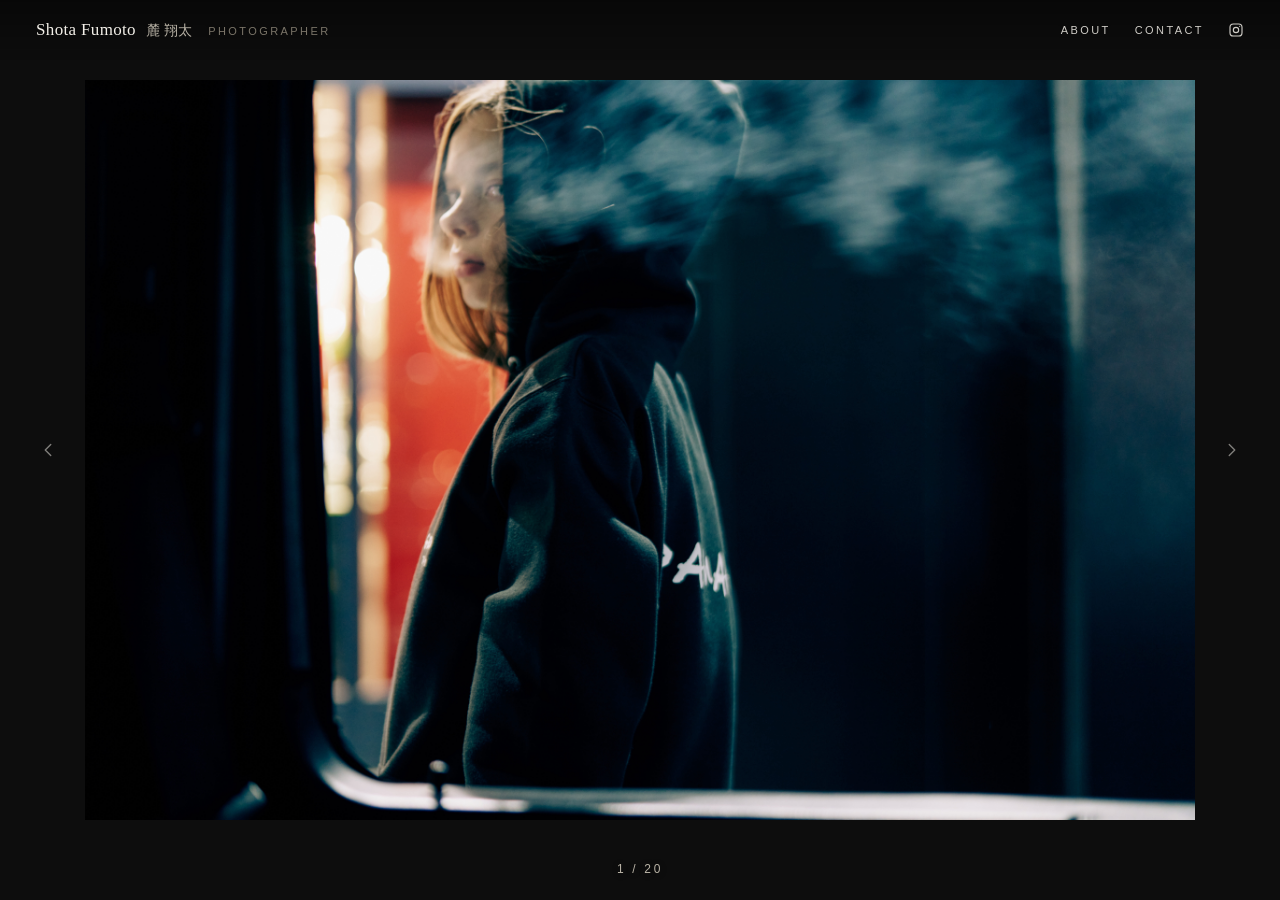
==== commit cf12edd1: "renew2" ====
--- a/index.html
+++ b/index.html
@@ -4,104 +4,151 @@
   <meta charset="UTF-8">
   <meta name="viewport" content="width=device-width, initial-scale=1.0">
   <title>Shota Fumoto — Photographer</title>
-  <meta name="description" content="Shota Fumoto is a Japanese photographer based in Tbilisi, Georgia. Documentary portraiture, fashion editorial, and architectural work.">
+  <meta name="description" content="Shota Fumoto is a Japanese photographer based in Tbilisi, Georgia. Documentary portraiture, fashion editorial, and architectural photography. Available for assignments worldwide.">
   <meta name="author" content="Shota Fumoto">
+  <meta name="referrer" content="strict-origin-when-cross-origin">
 
   <!-- Open Graph -->
   <meta property="og:title" content="Shota Fumoto — Photographer">
   <meta property="og:description" content="Documentary portraiture, fashion editorial, and architectural photography. Based in Tbilisi, Georgia.">
   <meta property="og:type" content="website">
   <meta property="og:url" content="https://shotafumoto.github.io/">
-  <meta property="og:image" content="https://shotafumoto.github.io/images/og-image.jpg">
-
-  <!-- Privacy: no third-party fonts/scripts -->
-  <meta name="referrer" content="strict-origin-when-cross-origin">
+  <meta property="og:image" content="https://shotafumoto.github.io/images/shota_0001.jpg">
+  <meta property="og:locale" content="en_US">
+  <meta property="og:locale:alternate" content="ja_JP">
 
   <link rel="stylesheet" href="style.css">
 </head>
 <body>
 
-  <header class="site-header">
-    <div class="header-inner">
-      <a class="brand" href="index.html">
-        Shota Fumoto<span class="ja">麓 翔太</span>
+  <!-- Top bar -->
+  <header class="topbar">
+    <a class="brand" href="#">
+      <span class="brand-en">Shota Fumoto</span>
+      <span class="brand-ja">麓 翔太</span>
+      <span class="brand-role">Photographer</span>
+    </a>
+    <nav class="topnav" aria-label="Primary">
+      <button type="button" class="navlink" data-open="about">About</button>
+      <button type="button" class="navlink" data-open="contact">Contact</button>
+      <a class="navlink ig" href="https://instagram.com/shotafumoto" rel="noopener me" target="_blank" aria-label="Instagram">
+        <svg width="16" height="16" viewBox="0 0 24 24" fill="none" stroke="currentColor" stroke-width="1.7" stroke-linecap="round" stroke-linejoin="round" aria-hidden="true">
+          <rect x="3" y="3" width="18" height="18" rx="5"/>
+          <circle cx="12" cy="12" r="4"/>
+          <line x1="17.5" y1="6.5" x2="17.5" y2="6.5"/>
+        </svg>
       </a>
-      <button class="nav-toggle" aria-expanded="false" aria-controls="primary-nav">Menu</button>
-      <nav class="site-nav" id="primary-nav" aria-label="Primary">
-        <ul>
-          <li><a href="index.html" class="active">Index</a></li>
-          <li><a href="work.html">Work</a></li>
-          <li><a href="projects.html">Projects</a></li>
-          <li><a href="about.html">About</a></li>
-          <li><a href="contact.html">Contact</a></li>
-        </ul>
-      </nav>
-    </div>
+    </nav>
   </header>
 
-  <main>
+  <!-- Slider — single source of truth for the site -->
+  <main class="slider" aria-label="Photographs by Shota Fumoto">
 
-    <section class="hero">
-      <h1 class="hero-headline">
-        Photographing <em>the individual,</em><br>
-        not the role.
-      </h1>
-      <div class="hero-meta">
-        <span>Documentary &amp; Portrait</span>
-        <span>Fashion Editorial</span>
-        <span>Architectural &amp; Interior</span>
-        <span>Tbilisi · Tokyo</span>
-      </div>
-      <p class="hero-links">
-        <a href="https://instagram.com/shotafumoto" rel="noopener me" target="_blank">Instagram → @shotafumoto</a>
-        <span class="sep">·</span>
-        <a href="mailto:shotafumoto.info@gmail.com">shotafumoto.info@gmail.com</a>
-      </p>
-    </section>
+    <!-- 20 photographs: 15 from the prior selection (proven) + 5 reinforcing additions -->
+    <figure class="slide is-active" data-index="1"><img src="images/shota_0001.jpg" alt="Fashion editorial portrait — smoke and dramatic lighting" loading="eager" decoding="async" fetchpriority="high"></figure>
+    <figure class="slide" data-index="2"><img src="images/shota_0010.jpg" alt="Documentary portrait, black and white, natural light" loading="eager" decoding="async"></figure>
+    <figure class="slide" data-index="3"><img src="images/doc_0769.jpg" alt="Black and white street portrait, man with cigarette in evening light" loading="lazy" decoding="async"></figure>
+    <figure class="slide" data-index="4"><img src="images/shota_0004.jpg" alt="Portrait, fashion editorial" loading="lazy" decoding="async"></figure>
+    <figure class="slide" data-index="5"><img src="images/shota_0033.jpg" alt="Architectural interior, curved glass staircase" loading="lazy" decoding="async"></figure>
+    <figure class="slide" data-index="6"><img src="images/shota_0030.jpg" alt="Fashion editorial, veil and studio lighting" loading="lazy" decoding="async"></figure>
+    <figure class="slide" data-index="7"><img src="images/shota_0008.jpg" alt="Documentary portrait, slow shutter, expressive movement" loading="lazy" decoding="async"></figure>
+    <figure class="slide" data-index="8"><img src="images/doc_0008.jpg" alt="Black and white documentary, horse in stable, slow shutter" loading="lazy" decoding="async"></figure>
+    <figure class="slide" data-index="9"><img src="images/shota_0016.jpg" alt="Black and white portrait, studio lighting" loading="lazy" decoding="async"></figure>
+    <figure class="slide" data-index="10"><img src="images/shota_0039.jpg" alt="Architectural corridor, cherry blossoms through windows" loading="lazy" decoding="async"></figure>
+    <figure class="slide" data-index="11"><img src="images/fash_0029.jpg" alt="Damaged Tokyo lookbook — black and white, neon-lit Tokyo street" loading="lazy" decoding="async"></figure>
+    <figure class="slide" data-index="12"><img src="images/shota_0017.jpg" alt="Studio portrait, editorial lighting" loading="lazy" decoding="async"></figure>
+    <figure class="slide" data-index="13"><img src="images/shota_0038.jpg" alt="Architectural interior, cherry blossom window light" loading="lazy" decoding="async"></figure>
+    <figure class="slide" data-index="14"><img src="images/shota_0025.jpg" alt="Fashion portrait, leather jacket editorial" loading="lazy" decoding="async"></figure>
+    <figure class="slide" data-index="15"><img src="images/doc_0489.jpg" alt="Black and white documentary portrait, painter at the river in Tbilisi" loading="lazy" decoding="async"></figure>
+    <figure class="slide" data-index="16"><img src="images/shota_0014.jpg" alt="Fashion portrait, black dress studio editorial" loading="lazy" decoding="async"></figure>
+    <figure class="slide" data-index="17"><img src="images/shota_0041.jpg" alt="Architectural interior, concrete and glass staircase" loading="lazy" decoding="async"></figure>
+    <figure class="slide" data-index="18"><img src="images/commerce_0011.jpg" alt="Student silhouette against deep blue sky, school recruitment campaign" loading="lazy" decoding="async"></figure>
+    <figure class="slide" data-index="19"><img src="images/shota_0026.jpg" alt="Editorial portrait, dramatic natural light" loading="lazy" decoding="async"></figure>
+    <figure class="slide" data-index="20"><img src="images/shota_0040.jpg" alt="Architectural interior, concrete and glass staircase, geometric" loading="lazy" decoding="async"></figure>
 
-    <!-- Hero mosaic — 7 featured images linking into the site -->
-    <section class="mosaic" aria-label="Featured work">
-      <a href="work-portrait.html" class="m-1">
-        <img src="images/doc_0769.jpg" alt="Black and white street portrait, man smoking in evening light" loading="eager" decoding="async">
-        <span class="label">Portrait</span>
-      </a>
-      <a href="project-damaged-tokyo.html" class="m-2">
-        <img src="images/fash_0011.jpg" alt="Damaged Tokyo lookbook, model in motion under neon lighting" loading="eager" decoding="async">
-        <span class="label">Project — Damaged Tokyo</span>
-      </a>
-      <a href="work-architecture.html" class="m-3">
-        <img src="images/arch_0028.jpg" alt="Cherry blossoms behind glass curtain wall, school architecture" loading="lazy" decoding="async">
-        <span class="label">Architecture</span>
-      </a>
-      <a href="project-bunkyo.html" class="m-4">
-        <img src="images/commerce_0011.jpg" alt="Student silhouette against blue sky, school recruitment campaign" loading="lazy" decoding="async">
-        <span class="label">Project — Bunkyo School</span>
-      </a>
-      <a href="work-fashion.html" class="m-5">
-        <img src="images/fash_0233.jpg" alt="Editorial portrait with red flowers, surreal composition" loading="lazy" decoding="async">
-        <span class="label">Fashion</span>
-      </a>
-      <a href="project-russia-morocco.html" class="m-6">
-        <img src="images/doc_0008.jpg" alt="Black and white documentary photograph, horse stable" loading="lazy" decoding="async">
-        <span class="label">Project — Russia → Morocco</span>
-      </a>
-      <a href="work-portrait.html" class="m-7">
-        <img src="images/doc_0260.jpg" alt="Studio portrait, woman in brown dress, painterly light" loading="lazy" decoding="async">
-        <span class="label">Portrait</span>
-      </a>
-    </section>
+    <!-- Slider controls -->
+    <button type="button" class="slider-nav slider-prev" aria-label="Previous photograph">
+      <svg width="22" height="22" viewBox="0 0 24 24" fill="none" stroke="currentColor" stroke-width="1.5" stroke-linecap="round" stroke-linejoin="round" aria-hidden="true">
+        <polyline points="15 18 9 12 15 6"/>
+      </svg>
+    </button>
+    <button type="button" class="slider-nav slider-next" aria-label="Next photograph">
+      <svg width="22" height="22" viewBox="0 0 24 24" fill="none" stroke="currentColor" stroke-width="1.5" stroke-linecap="round" stroke-linejoin="round" aria-hidden="true">
+        <polyline points="9 18 15 12 9 6"/>
+      </svg>
+    </button>
+    <div class="slider-counter" aria-live="polite"><span class="cur">1</span> / <span class="total">20</span></div>
 
   </main>
 
-  <footer class="site-footer">
-    <div class="footer-inner">
-      <span class="copy">© Shota Fumoto · All rights reserved</span>
-      <nav class="footer-links" aria-label="Footer">
-        <a href="mailto:shotafumoto.info@gmail.com">Email</a>
-        <a href="https://instagram.com/shotafumoto" rel="noopener me" target="_blank">Instagram</a>
-      </nav>
+  <!-- About modal -->
+  <aside class="modal" id="about" aria-hidden="true" role="dialog" aria-labelledby="about-title" aria-modal="true">
+    <div class="modal-inner">
+      <button type="button" class="modal-close" data-close aria-label="Close">
+        <svg width="20" height="20" viewBox="0 0 24 24" fill="none" stroke="currentColor" stroke-width="1.6" stroke-linecap="round" stroke-linejoin="round" aria-hidden="true">
+          <line x1="18" y1="6" x2="6" y2="18"/>
+          <line x1="6" y1="6" x2="18" y2="18"/>
+        </svg>
+      </button>
+      <h2 id="about-title">About</h2>
+      <div class="modal-body">
+        <p class="en">
+          Shota Fumoto is a Japanese photographer<br>
+          based in Tbilisi, Georgia.
+        </p>
+        <p class="en">
+          He photographs people as they are —<br>
+          not the role they play, but the person underneath.<br>
+          His work moves between documentary portraiture<br>
+          and commercial photography, always looking<br>
+          for the moment before the mask.
+        </p>
+        <p class="credits">
+          1st Prize — 2nd World Youth Humanities Photography Contest<br>
+          Tongji University, Shanghai (2026)
+          <br><br>
+          Official Photographer, FIT For Charity Run<br>
+          Tokyo — 2022, 2023, 2024
+        </p>
+        <p class="ja" lang="ja">
+          現在ジョージア・トビリシを拠点に活動しています。<br>
+          建築・内観・ポートレート・エディトリアルなど、<br>
+          海外ロケが必要な案件を日本のクライアントから受け付けています。
+        </p>
+        <p class="links">
+          <a href="mailto:shotafumoto.info@gmail.com">shotafumoto.info@gmail.com</a>
+          <span class="dot">·</span>
+          <a href="https://instagram.com/shotafumoto" rel="noopener me" target="_blank">@shotafumoto</a>
+        </p>
+      </div>
     </div>
-  </footer>
+  </aside>
+
+  <!-- Contact modal -->
+  <aside class="modal" id="contact" aria-hidden="true" role="dialog" aria-labelledby="contact-title" aria-modal="true">
+    <div class="modal-inner">
+      <button type="button" class="modal-close" data-close aria-label="Close">
+        <svg width="20" height="20" viewBox="0 0 24 24" fill="none" stroke="currentColor" stroke-width="1.6" stroke-linecap="round" stroke-linejoin="round" aria-hidden="true">
+          <line x1="18" y1="6" x2="6" y2="18"/>
+          <line x1="6" y1="6" x2="18" y2="18"/>
+        </svg>
+      </button>
+      <h2 id="contact-title">Contact</h2>
+      <div class="modal-body">
+        <p class="en">
+          Available for portrait, editorial,<br>
+          architectural, and commercial assignments<br>
+          worldwide.
+        </p>
+        <p class="links">
+          <a href="mailto:shotafumoto.info@gmail.com">shotafumoto.info@gmail.com</a>
+        </p>
+        <p class="links">
+          <a href="https://instagram.com/shotafumoto" rel="noopener me" target="_blank">@shotafumoto</a>
+        </p>
+      </div>
+    </div>
+  </aside>
 
   <script src="script.js" defer></script>
 </body>
--- a/style.css
+++ b/style.css
@@ -1,720 +1,144 @@
 /* =========================================================
    Shota Fumoto — Photographer
-   Stylesheet
+   Photo-first single page. No frameworks. No tracking.
    ========================================================= */
 
 :root {
-  --bg: #faf8f3;
-  --bg-alt: #f0ece2;
-  --fg: #14110d;
-  --fg-soft: #5b554b;
-  --fg-muted: #8c8675;
-  --line: #d8d2c2;
-  --hover: #322d24;
-  --max-width: 1400px;
-  --gutter: clamp(1.25rem, 3vw, 2.5rem);
+  --bg: #0d0d0d;
+  --fg: #f2efe8;
+  --fg-soft: #b9b3a6;
+  --fg-muted: #7a7468;
+  --accent: #f2efe8;
   --serif: Georgia, "Hiragino Mincho ProN", "Yu Mincho", "MS Mincho", serif;
   --sans: -apple-system, BlinkMacSystemFont, "Helvetica Neue", "Hiragino Kaku Gothic ProN", "Yu Gothic", sans-serif;
 }
 
 *, *::before, *::after { box-sizing: border-box; }
 
-html {
-  font-size: 16px;
-  -webkit-text-size-adjust: 100%;
-  scroll-behavior: smooth;
-}
-
-body {
+html, body {
   margin: 0;
+  padding: 0;
+  height: 100%;
   background: var(--bg);
   color: var(--fg);
   font-family: var(--sans);
-  font-size: 0.9375rem;
-  line-height: 1.6;
   -webkit-font-smoothing: antialiased;
   -moz-osx-font-smoothing: grayscale;
-  font-feature-settings: "kern", "liga";
-}
-
-img {
-  max-width: 100%;
-  height: auto;
-  display: block;
-}
-
-a {
-  color: inherit;
-  text-decoration: none;
-  transition: opacity 0.2s ease;
-}
-
-a:hover { opacity: 0.6; }
+  overflow: hidden;
+}
+
+img { display: block; max-width: 100%; height: auto; }
+
+a { color: inherit; text-decoration: none; }
+button { background: none; border: 0; padding: 0; cursor: pointer; color: inherit; font: inherit; }
 
 /* ---------------------------------------------------------
-   HEADER & NAV
+   TOP BAR
    --------------------------------------------------------- */
 
-.site-header {
-  position: sticky;
-  top: 0;
+.topbar {
+  position: fixed;
+  top: 0; left: 0; right: 0;
   z-index: 50;
-  background: var(--bg);
-  border-bottom: 1px solid var(--line);
-  padding: 1rem var(--gutter);
-}
-
-.header-inner {
-  max-width: var(--max-width);
-  margin: 0 auto;
   display: flex;
   justify-content: space-between;
   align-items: center;
-  gap: 2rem;
-}
+  padding: 1.25rem clamp(1rem, 3vw, 2.25rem);
+  background: linear-gradient(to bottom, rgba(0,0,0,0.4), rgba(0,0,0,0));
+  pointer-events: none;
+}
+
+.topbar > * { pointer-events: auto; }
 
 .brand {
+  display: flex;
+  align-items: baseline;
+  gap: 0.65rem;
+  color: var(--fg);
+  letter-spacing: 0.005em;
+  text-shadow: 0 1px 6px rgba(0,0,0,0.4);
+}
+
+.brand-en {
   font-family: var(--serif);
   font-size: 1.0625rem;
   letter-spacing: 0.02em;
-  font-weight: normal;
-  color: var(--fg);
-}
-
-.brand .ja {
-  font-size: 0.8125rem;
-  color: var(--fg-soft);
-  margin-left: 0.5rem;
-}
-
-.site-nav ul {
-  list-style: none;
-  margin: 0;
-  padding: 0;
-  display: flex;
-  gap: 1.75rem;
-  font-size: 0.8125rem;
-  letter-spacing: 0.08em;
-  text-transform: uppercase;
-}
-
-.site-nav a {
-  color: var(--fg-soft);
-  position: relative;
-  padding-bottom: 2px;
-}
-
-.site-nav a.active,
-.site-nav a:hover {
-  color: var(--fg);
-  opacity: 1;
-}
-
-.site-nav a.active::after {
-  content: "";
-  position: absolute;
-  bottom: -3px;
-  left: 0;
-  right: 0;
-  height: 1px;
-  background: var(--fg);
-}
-
-/* Mobile nav toggle */
-.nav-toggle {
-  display: none;
-  background: none;
-  border: none;
-  font-size: 0.8125rem;
-  letter-spacing: 0.08em;
-  text-transform: uppercase;
-  color: var(--fg);
-  cursor: pointer;
-  padding: 0.25rem 0;
-}
-
-@media (max-width: 720px) {
-  .nav-toggle { display: block; }
-
-  .site-nav {
-    position: absolute;
-    top: 100%;
-    left: 0;
-    right: 0;
-    background: var(--bg);
-    border-bottom: 1px solid var(--line);
-    max-height: 0;
-    overflow: hidden;
-    transition: max-height 0.3s ease;
-  }
-
-  .site-nav.open { max-height: 400px; }
-
-  .site-nav ul {
-    flex-direction: column;
-    gap: 0;
-    padding: 0;
-  }
-
-  .site-nav li {
-    border-top: 1px solid var(--line);
-  }
-
-  .site-nav a {
-    display: block;
-    padding: 1rem var(--gutter);
-  }
-}
-
-/* ---------------------------------------------------------
-   LAYOUT
-   --------------------------------------------------------- */
-
-main {
-  max-width: var(--max-width);
-  margin: 0 auto;
-  padding: 0 var(--gutter);
-}
-
-.page-intro {
-  padding: 4rem 0 3rem;
-  max-width: 640px;
-}
-
-.page-intro h1 {
+}
+
+.brand-ja {
   font-family: var(--serif);
-  font-style: italic;
-  font-weight: normal;
-  font-size: clamp(2rem, 5vw, 3rem);
-  line-height: 1.1;
-  margin: 0 0 1.5rem;
-  letter-spacing: -0.01em;
-}
-
-.page-intro .lede {
-  font-family: var(--serif);
-  font-size: 1.0625rem;
-  line-height: 1.55;
-  color: var(--fg-soft);
-  margin: 0;
-  font-style: italic;
-}
-
-.eyebrow {
-  font-size: 0.75rem;
-  letter-spacing: 0.18em;
+  font-size: 0.875rem;
+  color: var(--fg-soft);
+}
+
+.brand-role {
+  font-size: 0.6875rem;
+  letter-spacing: 0.22em;
   text-transform: uppercase;
   color: var(--fg-muted);
-  margin: 0 0 1rem;
+  margin-left: 0.35rem;
+}
+
+@media (max-width: 540px) {
+  .brand-role { display: none; }
+}
+
+.topnav {
+  display: flex;
+  align-items: center;
+  gap: 1.5rem;
+}
+
+.navlink {
+  font-size: 0.6875rem;
+  letter-spacing: 0.22em;
+  text-transform: uppercase;
+  color: var(--fg);
+  opacity: 0.85;
+  transition: opacity 0.2s ease;
+  text-shadow: 0 1px 6px rgba(0,0,0,0.4);
+}
+
+.navlink:hover { opacity: 1; }
+
+.navlink.ig {
+  display: flex;
+  align-items: center;
 }
 
 /* ---------------------------------------------------------
-   HOMEPAGE HERO
+   SLIDER
    --------------------------------------------------------- */
 
-.hero {
-  padding: clamp(2rem, 6vw, 5rem) 0 clamp(3rem, 6vw, 5rem);
-}
-
-.hero-headline {
-  font-family: var(--serif);
-  font-weight: normal;
-  font-size: clamp(2.25rem, 6vw, 4rem);
-  line-height: 1.05;
-  letter-spacing: -0.015em;
-  margin: 0 0 2rem;
-  max-width: 14ch;
-}
-
-.hero-headline em {
-  font-style: italic;
-  color: var(--fg-soft);
-}
-
-.hero-meta {
-  display: flex;
-  gap: 2rem;
-  flex-wrap: wrap;
-  font-size: 0.8125rem;
-  letter-spacing: 0.04em;
-  color: var(--fg-soft);
-  margin-bottom: 1.5rem;
-}
-
-.hero-links {
-  font-family: var(--serif);
-  font-size: 1rem;
-  color: var(--fg);
-  margin: 0 0 3rem;
-  display: flex;
-  gap: 0.75rem;
-  flex-wrap: wrap;
-  align-items: baseline;
-}
-
-.hero-links a {
-  border-bottom: 1px solid var(--line);
-  padding-bottom: 2px;
-  transition: border-color 0.2s ease;
-}
-
-.hero-links a:hover {
-  border-color: var(--fg);
-  opacity: 1;
-}
-
-.hero-links .sep {
-  color: var(--fg-muted);
-}
-
-/* Asymmetric mosaic for landing */
-.mosaic {
-  display: grid;
-  grid-template-columns: repeat(12, 1fr);
-  gap: 1rem;
-  margin-bottom: 4rem;
-}
-
-.mosaic a {
-  display: block;
+.slider {
   position: relative;
+  width: 100vw;
+  height: 100vh;
+  height: 100dvh;
   overflow: hidden;
-  background: var(--bg-alt);
-}
-
-.mosaic a img {
-  width: 100%;
-  height: 100%;
-  object-fit: cover;
-  transition: transform 0.7s cubic-bezier(0.2, 0.6, 0.2, 1);
-}
-
-.mosaic a:hover img { transform: scale(1.02); }
-.mosaic a:hover { opacity: 1; }
-
-.mosaic .label {
+}
+
+.slide {
   position: absolute;
-  bottom: 1rem;
-  left: 1rem;
-  font-size: 0.6875rem;
-  letter-spacing: 0.16em;
-  text-transform: uppercase;
-  color: #fff;
-  opacity: 0;
-  transition: opacity 0.3s ease;
-  text-shadow: 0 1px 4px rgba(0,0,0,0.4);
-}
-
-.mosaic a:hover .label { opacity: 1; }
-
-/* Mosaic placement — desktop */
-.mosaic .m-1 { grid-column: span 7; aspect-ratio: 3/2; }
-.mosaic .m-2 { grid-column: span 5; aspect-ratio: 4/5; }
-.mosaic .m-3 { grid-column: span 4; aspect-ratio: 4/5; }
-.mosaic .m-4 { grid-column: span 4; aspect-ratio: 4/5; }
-.mosaic .m-5 { grid-column: span 4; aspect-ratio: 4/5; }
-.mosaic .m-6 { grid-column: span 6; aspect-ratio: 4/5; }
-.mosaic .m-7 { grid-column: span 6; aspect-ratio: 4/5; }
-
-@media (max-width: 900px) {
-  .mosaic { grid-template-columns: repeat(6, 1fr); }
-  .mosaic .m-1, .mosaic .m-2 { grid-column: span 6; }
-  .mosaic .m-3, .mosaic .m-4, .mosaic .m-5 { grid-column: span 3; }
-  .mosaic .m-6, .mosaic .m-7 { grid-column: span 3; }
-}
-
-@media (max-width: 540px) {
-  .mosaic { grid-template-columns: 1fr; gap: 0.5rem; }
-  .mosaic > a { grid-column: span 1 !important; aspect-ratio: 4/5; }
-  .mosaic .m-1 { aspect-ratio: 3/2; }
-}
-
-/* ---------------------------------------------------------
-   SECTION CARDS (Work index, Projects index)
-   --------------------------------------------------------- */
-
-.section-grid {
-  display: grid;
-  grid-template-columns: repeat(auto-fit, minmax(280px, 1fr));
-  gap: 2rem;
-  padding: 2rem 0 4rem;
-}
-
-.section-card {
-  display: block;
-  position: relative;
-}
-
-.section-card .img-wrap {
-  aspect-ratio: 4/5;
-  overflow: hidden;
-  background: var(--bg-alt);
-  margin-bottom: 1rem;
-}
-
-.section-card img {
-  width: 100%;
-  height: 100%;
-  object-fit: cover;
-  transition: transform 0.7s cubic-bezier(0.2, 0.6, 0.2, 1);
-}
-
-.section-card:hover img { transform: scale(1.03); }
-.section-card:hover { opacity: 1; }
-
-.section-card h2 {
-  font-family: var(--serif);
-  font-weight: normal;
-  font-size: 1.5rem;
-  margin: 0 0 0.25rem;
-  letter-spacing: -0.005em;
-}
-
-.section-card .meta {
-  font-size: 0.75rem;
-  letter-spacing: 0.1em;
-  text-transform: uppercase;
-  color: var(--fg-muted);
-}
-
-/* ---------------------------------------------------------
-   GALLERY (Work pages)
-   --------------------------------------------------------- */
-
-.gallery {
-  display: grid;
-  grid-template-columns: repeat(3, 1fr);
-  gap: 1rem;
-  padding: 2rem 0 6rem;
-}
-
-.gallery .item {
-  cursor: zoom-in;
-  background: var(--bg-alt);
-  overflow: hidden;
-}
-
-.gallery .item img {
-  width: 100%;
-  height: auto;
-  display: block;
-  transition: opacity 0.3s ease;
-}
-
-.gallery .item:hover img { opacity: 0.9; }
-
-@media (max-width: 900px) {
-  .gallery { grid-template-columns: repeat(2, 1fr); gap: 0.75rem; }
-}
-
-@media (max-width: 540px) {
-  .gallery { grid-template-columns: 1fr; gap: 0.5rem; }
-}
-
-/* ---------------------------------------------------------
-   PROJECT PAGES
-   --------------------------------------------------------- */
-
-.project-hero {
-  padding: 2rem 0 3rem;
-}
-
-.project-hero img {
-  width: 100%;
-  aspect-ratio: 16/9;
-  object-fit: cover;
-  background: var(--bg-alt);
-}
-
-.project-meta {
-  max-width: 720px;
-  margin: 3rem 0 4rem;
-}
-
-.project-meta h1 {
-  font-family: var(--serif);
-  font-style: italic;
-  font-weight: normal;
-  font-size: clamp(1.75rem, 4vw, 2.5rem);
-  margin: 0 0 1.5rem;
-  letter-spacing: -0.01em;
-  line-height: 1.15;
-}
-
-.project-meta .description {
-  font-family: var(--serif);
-  font-size: 1.0625rem;
-  line-height: 1.65;
-  color: var(--fg-soft);
-  margin: 0 0 2rem;
-}
-
-.project-credits {
-  display: grid;
-  grid-template-columns: repeat(auto-fit, minmax(180px, 1fr));
-  gap: 1.5rem;
-  font-size: 0.8125rem;
-  padding-top: 1.5rem;
-  border-top: 1px solid var(--line);
-}
-
-.project-credits dt {
-  font-size: 0.6875rem;
-  letter-spacing: 0.16em;
-  text-transform: uppercase;
-  color: var(--fg-muted);
-  margin-bottom: 0.25rem;
-}
-
-.project-credits dd {
+  inset: 0;
   margin: 0;
-  color: var(--fg);
-}
-
-/* Editorial sequence — alternating layouts */
-.sequence {
-  display: flex;
-  flex-direction: column;
-  gap: 1.5rem;
-  padding-bottom: 6rem;
-}
-
-.sequence figure {
-  margin: 0;
-  background: var(--bg-alt);
-}
-
-.sequence figure img {
-  width: 100%;
-  height: auto;
-}
-
-.sequence .row {
-  display: grid;
-  gap: 1rem;
-}
-
-.sequence .row.cols-2 { grid-template-columns: 1fr 1fr; }
-.sequence .row.cols-3 { grid-template-columns: 1fr 1fr 1fr; }
-.sequence .row.full   { grid-template-columns: 1fr; }
-
-.sequence .row.split-2-1 { grid-template-columns: 2fr 1fr; }
-.sequence .row.split-1-2 { grid-template-columns: 1fr 2fr; }
-
-@media (max-width: 720px) {
-  .sequence .row.cols-2,
-  .sequence .row.cols-3,
-  .sequence .row.split-2-1,
-  .sequence .row.split-1-2 {
-    grid-template-columns: 1fr;
-  }
-}
-
-/* ---------------------------------------------------------
-   ABOUT
-   --------------------------------------------------------- */
-
-.about-layout {
-  display: grid;
-  grid-template-columns: 5fr 7fr;
-  gap: 3rem;
-  padding: 3rem 0 6rem;
-  align-items: start;
-}
-
-@media (max-width: 720px) {
-  .about-layout { grid-template-columns: 1fr; gap: 2rem; }
-}
-
-.about-portrait {
-  position: sticky;
-  top: 6rem;
-}
-
-.about-portrait img {
-  aspect-ratio: 4/5;
-  object-fit: cover;
-  background: var(--bg-alt);
-}
-
-.about-text {
-  font-size: 1rem;
-  line-height: 1.75;
-}
-
-.about-text p { margin: 0 0 1.5rem; }
-
-.about-text .en {
-  font-family: var(--serif);
-  font-size: 1.0625rem;
-  line-height: 1.6;
-}
-
-.about-text .ja {
-  font-size: 0.9375rem;
-  color: var(--fg-soft);
-  line-height: 1.85;
-  letter-spacing: 0.02em;
-}
-
-.credits-list {
-  margin: 3rem 0 0;
-  padding-top: 2rem;
-  border-top: 1px solid var(--line);
-  font-size: 0.875rem;
-  list-style: none;
-}
-
-.credits-list li {
-  padding: 0.5rem 0;
-  border-bottom: 1px solid var(--line);
-  display: grid;
-  grid-template-columns: 1fr auto;
-  gap: 1rem;
-}
-
-.credits-list .year {
-  font-variant-numeric: tabular-nums;
-  color: var(--fg-muted);
-}
-
-.credits-list h3 {
-  font-family: var(--serif);
-  font-weight: normal;
-  font-size: 0.9375rem;
-  margin: 0 0 0.25rem;
-}
-
-.credits-list .org {
-  font-size: 0.8125rem;
-  color: var(--fg-soft);
-}
-
-/* ---------------------------------------------------------
-   CONTACT
-   --------------------------------------------------------- */
-
-.contact-layout {
-  padding: 4rem 0 8rem;
-  max-width: 720px;
-}
-
-.contact-layout h1 {
-  font-family: var(--serif);
-  font-style: italic;
-  font-weight: normal;
-  font-size: clamp(2rem, 5vw, 3rem);
-  margin: 0 0 2rem;
-  line-height: 1.1;
-}
-
-.contact-block {
-  margin-bottom: 2rem;
-  padding-bottom: 2rem;
-  border-bottom: 1px solid var(--line);
-}
-
-.contact-block:last-child {
-  border-bottom: none;
-}
-
-.contact-block .label {
-  font-size: 0.6875rem;
-  letter-spacing: 0.18em;
-  text-transform: uppercase;
-  color: var(--fg-muted);
-  margin: 0 0 0.5rem;
-}
-
-.contact-block .value {
-  font-family: var(--serif);
-  font-size: 1.25rem;
-  margin: 0;
-}
-
-.contact-block .value a {
-  border-bottom: 1px solid var(--line);
-  padding-bottom: 2px;
-  transition: border-color 0.2s ease;
-}
-
-.contact-block .value a:hover {
-  border-color: var(--fg);
-  opacity: 1;
-}
-
-.contact-note {
-  font-family: var(--serif);
-  font-size: 0.9375rem;
-  color: var(--fg-soft);
-  line-height: 1.65;
-  font-style: italic;
-  margin-top: 3rem;
-}
-
-/* ---------------------------------------------------------
-   FOOTER
-   --------------------------------------------------------- */
-
-.site-footer {
-  border-top: 1px solid var(--line);
-  margin-top: 4rem;
-  padding: 2rem var(--gutter) 3rem;
-  font-size: 0.8125rem;
-  color: var(--fg-soft);
-}
-
-.footer-inner {
-  max-width: var(--max-width);
-  margin: 0 auto;
-  display: flex;
-  justify-content: space-between;
-  flex-wrap: wrap;
-  gap: 1rem;
-  align-items: baseline;
-}
-
-.footer-inner .copy {
-  font-size: 0.75rem;
-  color: var(--fg-muted);
-  letter-spacing: 0.04em;
-}
-
-.footer-links {
-  display: flex;
-  gap: 1.5rem;
-  font-size: 0.75rem;
-  letter-spacing: 0.1em;
-  text-transform: uppercase;
-}
-
-.footer-links a { color: var(--fg-soft); }
-
-/* ---------------------------------------------------------
-   LIGHTBOX
-   --------------------------------------------------------- */
-
-.lightbox {
-  position: fixed;
-  inset: 0;
-  z-index: 100;
-  background: rgba(20, 17, 13, 0.96);
   display: flex;
   align-items: center;
   justify-content: center;
   opacity: 0;
+  transition: opacity 0.7s cubic-bezier(0.4, 0, 0.2, 1);
   pointer-events: none;
-  transition: opacity 0.25s ease;
-}
-
-.lightbox.open {
+  padding: 5rem 4rem;
+}
+
+.slide.is-active {
   opacity: 1;
   pointer-events: auto;
 }
 
-.lightbox img {
-  max-width: 92vw;
-  max-height: 88vh;
+.slide img {
+  max-width: 100%;
+  max-height: 100%;
   width: auto;
   height: auto;
   object-fit: contain;
@@ -722,81 +146,176 @@
   -webkit-user-drag: none;
 }
 
-.lightbox .lb-close,
-.lightbox .lb-prev,
-.lightbox .lb-next {
+@media (max-width: 720px) {
+  .slide { padding: 4.5rem 1rem 4.5rem; }
+}
+
+/* Slider nav buttons */
+.slider-nav {
   position: absolute;
-  background: none;
-  border: none;
-  color: rgba(255,255,255,0.7);
-  cursor: pointer;
-  padding: 1rem;
-  font-family: var(--sans);
-  font-size: 0.75rem;
-  letter-spacing: 0.18em;
-  text-transform: uppercase;
-  transition: color 0.2s ease;
-}
-
-.lightbox .lb-close:hover,
-.lightbox .lb-prev:hover,
-.lightbox .lb-next:hover { color: #fff; }
-
-.lightbox .lb-close { top: 1rem; right: 1.5rem; }
-.lightbox .lb-prev  { left: 1.5rem; top: 50%; transform: translateY(-50%); }
-.lightbox .lb-next  { right: 1.5rem; top: 50%; transform: translateY(-50%); }
-
-.lightbox .lb-counter {
+  top: 50%;
+  transform: translateY(-50%);
+  z-index: 10;
+  width: 3rem;
+  height: 3rem;
+  display: flex;
+  align-items: center;
+  justify-content: center;
+  color: var(--fg);
+  opacity: 0.5;
+  transition: opacity 0.2s ease;
+  border-radius: 50%;
+}
+
+.slider-nav:hover { opacity: 1; }
+.slider-nav:focus-visible { outline: 1px solid var(--fg); opacity: 1; }
+
+.slider-prev { left: clamp(0.5rem, 2vw, 1.5rem); }
+.slider-next { right: clamp(0.5rem, 2vw, 1.5rem); }
+
+/* Counter */
+.slider-counter {
   position: absolute;
   bottom: 1.5rem;
   left: 50%;
   transform: translateX(-50%);
-  color: rgba(255,255,255,0.5);
+  z-index: 10;
   font-size: 0.75rem;
-  letter-spacing: 0.16em;
+  letter-spacing: 0.22em;
+  color: var(--fg-soft);
   font-variant-numeric: tabular-nums;
+  font-family: var(--sans);
+  pointer-events: none;
+  text-shadow: 0 1px 6px rgba(0,0,0,0.4);
 }
 
 @media (max-width: 540px) {
-  .lightbox .lb-prev,
-  .lightbox .lb-next {
-    top: auto;
-    bottom: 3rem;
-    transform: none;
-  }
-  .lightbox .lb-prev { left: 1rem; }
-  .lightbox .lb-next { right: 1rem; }
+  .slider-counter { bottom: 1rem; font-size: 0.6875rem; }
+  .slider-nav { width: 2.5rem; height: 2.5rem; opacity: 0.7; }
 }
 
 /* ---------------------------------------------------------
-   FADE-IN ON SCROLL
+   MODALS (About, Contact)
    --------------------------------------------------------- */
 
-.fade-in {
+.modal {
+  position: fixed;
+  inset: 0;
+  z-index: 100;
+  background: rgba(13, 13, 13, 0.96);
   opacity: 0;
-  transform: translateY(12px);
-  transition: opacity 0.6s ease, transform 0.6s ease;
-}
-
-.fade-in.in-view {
+  pointer-events: none;
+  transition: opacity 0.3s ease;
+  display: flex;
+  align-items: center;
+  justify-content: center;
+  padding: 4rem 1.5rem;
+  overflow-y: auto;
+}
+
+.modal.is-open {
   opacity: 1;
+  pointer-events: auto;
+}
+
+.modal-inner {
+  position: relative;
+  max-width: 560px;
+  width: 100%;
+  text-align: center;
+  transform: translateY(8px);
+  transition: transform 0.4s cubic-bezier(0.4, 0, 0.2, 1);
+}
+
+.modal.is-open .modal-inner {
   transform: none;
 }
 
-/* Respect reduced motion preferences */
+.modal-close {
+  position: fixed;
+  top: 1.25rem;
+  right: clamp(1rem, 3vw, 2.25rem);
+  width: 2.5rem;
+  height: 2.5rem;
+  display: flex;
+  align-items: center;
+  justify-content: center;
+  color: var(--fg-soft);
+  transition: color 0.2s ease;
+}
+
+.modal-close:hover { color: var(--fg); }
+
+.modal h2 {
+  font-family: var(--serif);
+  font-style: italic;
+  font-weight: normal;
+  font-size: clamp(1.75rem, 4vw, 2.25rem);
+  margin: 0 0 2rem;
+  letter-spacing: -0.005em;
+}
+
+.modal-body {
+  font-family: var(--serif);
+  font-size: 1.0625rem;
+  line-height: 1.7;
+  color: var(--fg);
+}
+
+.modal-body p {
+  margin: 0 0 1.75rem;
+}
+
+.modal-body .ja {
+  font-family: var(--sans);
+  font-size: 0.9375rem;
+  line-height: 1.85;
+  color: var(--fg-soft);
+  letter-spacing: 0.02em;
+}
+
+.modal-body .credits {
+  font-size: 0.875rem;
+  color: var(--fg-soft);
+  line-height: 1.7;
+  font-style: italic;
+}
+
+.modal-body .links {
+  margin-top: 2.5rem;
+  font-size: 1rem;
+}
+
+.modal-body .links a {
+  border-bottom: 1px solid rgba(242, 239, 232, 0.3);
+  padding-bottom: 2px;
+  transition: border-color 0.2s ease;
+}
+
+.modal-body .links a:hover {
+  border-bottom-color: var(--fg);
+}
+
+.modal-body .links .dot {
+  margin: 0 0.75rem;
+  color: var(--fg-muted);
+}
+
+/* ---------------------------------------------------------
+   ACCESSIBILITY
+   --------------------------------------------------------- */
+
 @media (prefers-reduced-motion: reduce) {
   *, *::before, *::after {
     animation-duration: 0.01ms !important;
-    animation-iteration-count: 1 !important;
     transition-duration: 0.01ms !important;
   }
-  html { scroll-behavior: auto; }
-  .fade-in { opacity: 1; transform: none; }
-}
-
-/* ---------------------------------------------------------
-   UTILITIES
-   --------------------------------------------------------- */
+}
+
+:focus-visible {
+  outline: 1px solid var(--fg);
+  outline-offset: 2px;
+}
 
 .sr-only {
   position: absolute;
@@ -805,9 +324,3 @@
   overflow: hidden; clip: rect(0,0,0,0);
   white-space: nowrap; border: 0;
 }
-
-.divider {
-  height: 1px;
-  background: var(--line);
-  margin: 4rem 0;
-}
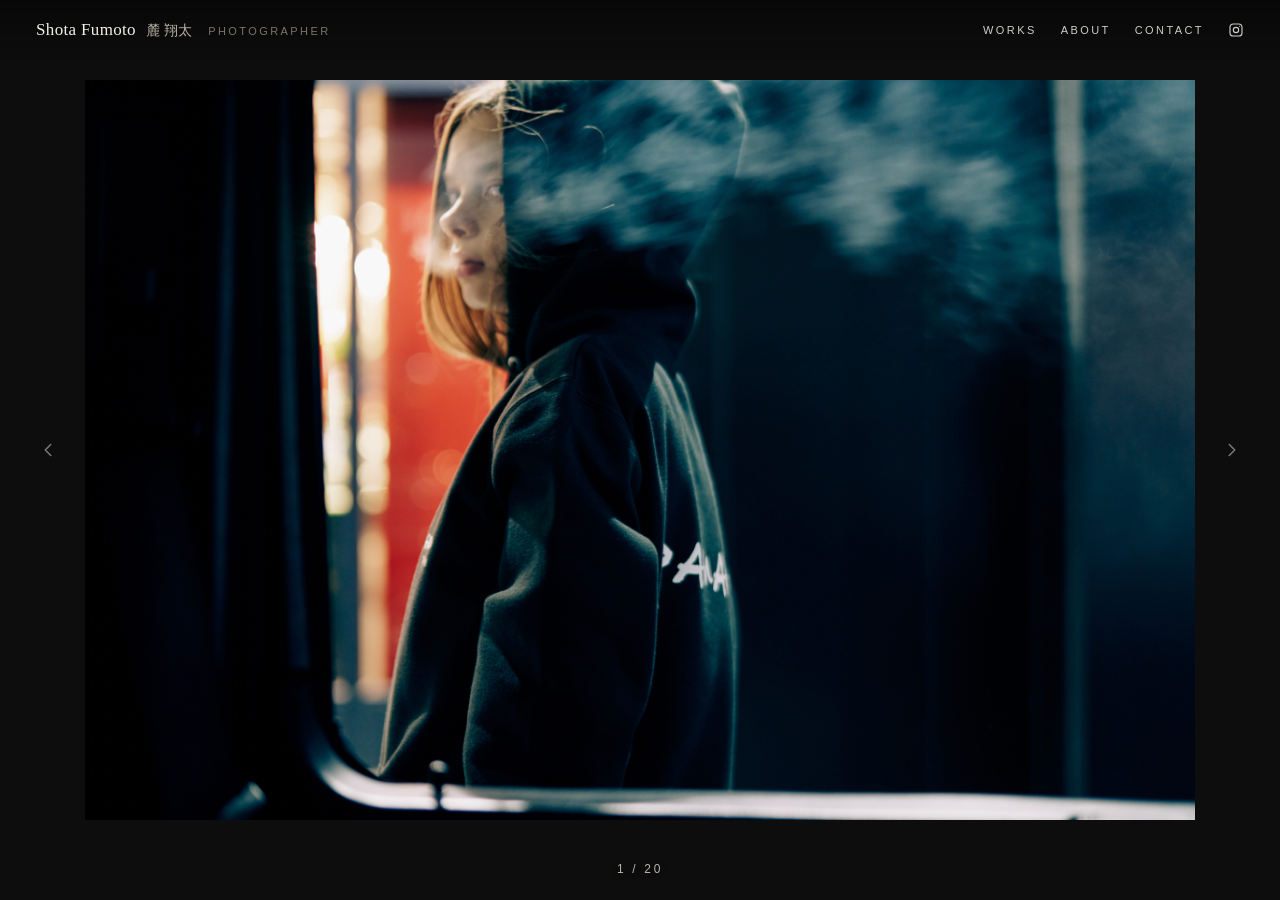
==== commit 20af4eb7: "renew4" ====
--- a/index.html
+++ b/index.html
@@ -29,6 +29,7 @@
       <span class="brand-role">Photographer</span>
     </a>
     <nav class="topnav" aria-label="Primary">
+      <button type="button" class="navlink" data-open="works">Works</button>
       <button type="button" class="navlink" data-open="about">About</button>
       <button type="button" class="navlink" data-open="contact">Contact</button>
       <a class="navlink ig" href="https://instagram.com/shotafumoto" rel="noopener me" target="_blank" aria-label="Instagram">
@@ -52,7 +53,7 @@
     <figure class="slide" data-index="5"><img src="images/shota_0033.jpg" alt="Architectural interior, curved glass staircase" loading="lazy" decoding="async"></figure>
     <figure class="slide" data-index="6"><img src="images/shota_0030.jpg" alt="Fashion editorial, veil and studio lighting" loading="lazy" decoding="async"></figure>
     <figure class="slide" data-index="7"><img src="images/shota_0008.jpg" alt="Documentary portrait, slow shutter, expressive movement" loading="lazy" decoding="async"></figure>
-    <figure class="slide" data-index="8"><img src="images/doc_0008.jpg" alt="Black and white documentary, horse in stable, slow shutter" loading="lazy" decoding="async"></figure>
+    <figure class="slide" data-index="8"><img src="images/doc_0008.JPG" alt="Black and white documentary, horse in stable, slow shutter" loading="lazy" decoding="async"></figure>
     <figure class="slide" data-index="9"><img src="images/shota_0016.jpg" alt="Black and white portrait, studio lighting" loading="lazy" decoding="async"></figure>
     <figure class="slide" data-index="10"><img src="images/shota_0039.jpg" alt="Architectural corridor, cherry blossoms through windows" loading="lazy" decoding="async"></figure>
     <figure class="slide" data-index="11"><img src="images/fash_0029.jpg" alt="Damaged Tokyo lookbook — black and white, neon-lit Tokyo street" loading="lazy" decoding="async"></figure>
@@ -80,6 +81,37 @@
     <div class="slider-counter" aria-live="polite"><span class="cur">1</span> / <span class="total">20</span></div>
 
   </main>
+
+  <!-- Works modal: We Are Nobody -->
+  <aside class="modal" id="works" aria-hidden="true" role="dialog" aria-labelledby="works-title" aria-modal="true">
+    <div class="modal-inner modal-inner--works">
+      <button type="button" class="modal-close" data-close aria-label="Close">
+        <svg width="20" height="20" viewBox="0 0 24 24" fill="none" stroke="currentColor" stroke-width="1.6" stroke-linecap="round" stroke-linejoin="round" aria-hidden="true">
+          <line x1="18" y1="6" x2="6" y2="18"/>
+          <line x1="6" y1="6" x2="18" y2="18"/>
+        </svg>
+      </button>
+      <h2 id="works-title">We Are Nobody</h2>
+      <div class="modal-body">
+        <p>These are the most valuable photographs I've ever taken.</p>
+        <p>With a soft, clouded mind, I wandered without any plan—<br>
+        not knowing where I'd stay, which town I'd end up in,<br>
+        or even what country I'd reach.<br>
+        Each decision came from a quiet intuition in the moment.</p>
+        <p>And in that way of living—<br>
+        the one I believe is most true to myself—<br>
+        I encountered people like miracles.</p>
+        <p>These photographs hold all of my thoughts,<br>
+        ideals, and quiet acts of courage.</p>
+        <p>I hope I can live the rest of my life<br>
+        feeling those miracles again and again.<br>
+        And I hope, through these photographs,<br>
+        that I might share just a small part of what I believe in.</p>
+        <p class="pubinfo">Self-published, 2025 &nbsp;·&nbsp; 30 copies</p>
+        <p class="links"><a href="mailto:shotafumoto.info@gmail.com">shotafumoto.info@gmail.com</a></p>
+      </div>
+    </div>
+  </aside>
 
   <!-- About modal -->
   <aside class="modal" id="about" aria-hidden="true" role="dialog" aria-labelledby="about-title" aria-modal="true">
--- a/style.css
+++ b/style.css
@@ -301,6 +301,19 @@
   color: var(--fg-muted);
 }
 
+/* Works modal */
+.modal-inner--works {
+  max-width: 620px;
+}
+
+.modal-body .pubinfo {
+  margin-top: 3rem;
+  font-size: 0.8125rem;
+  letter-spacing: 0.18em;
+  text-transform: uppercase;
+  color: var(--fg-muted);
+}
+
 /* ---------------------------------------------------------
    ACCESSIBILITY
    --------------------------------------------------------- */
